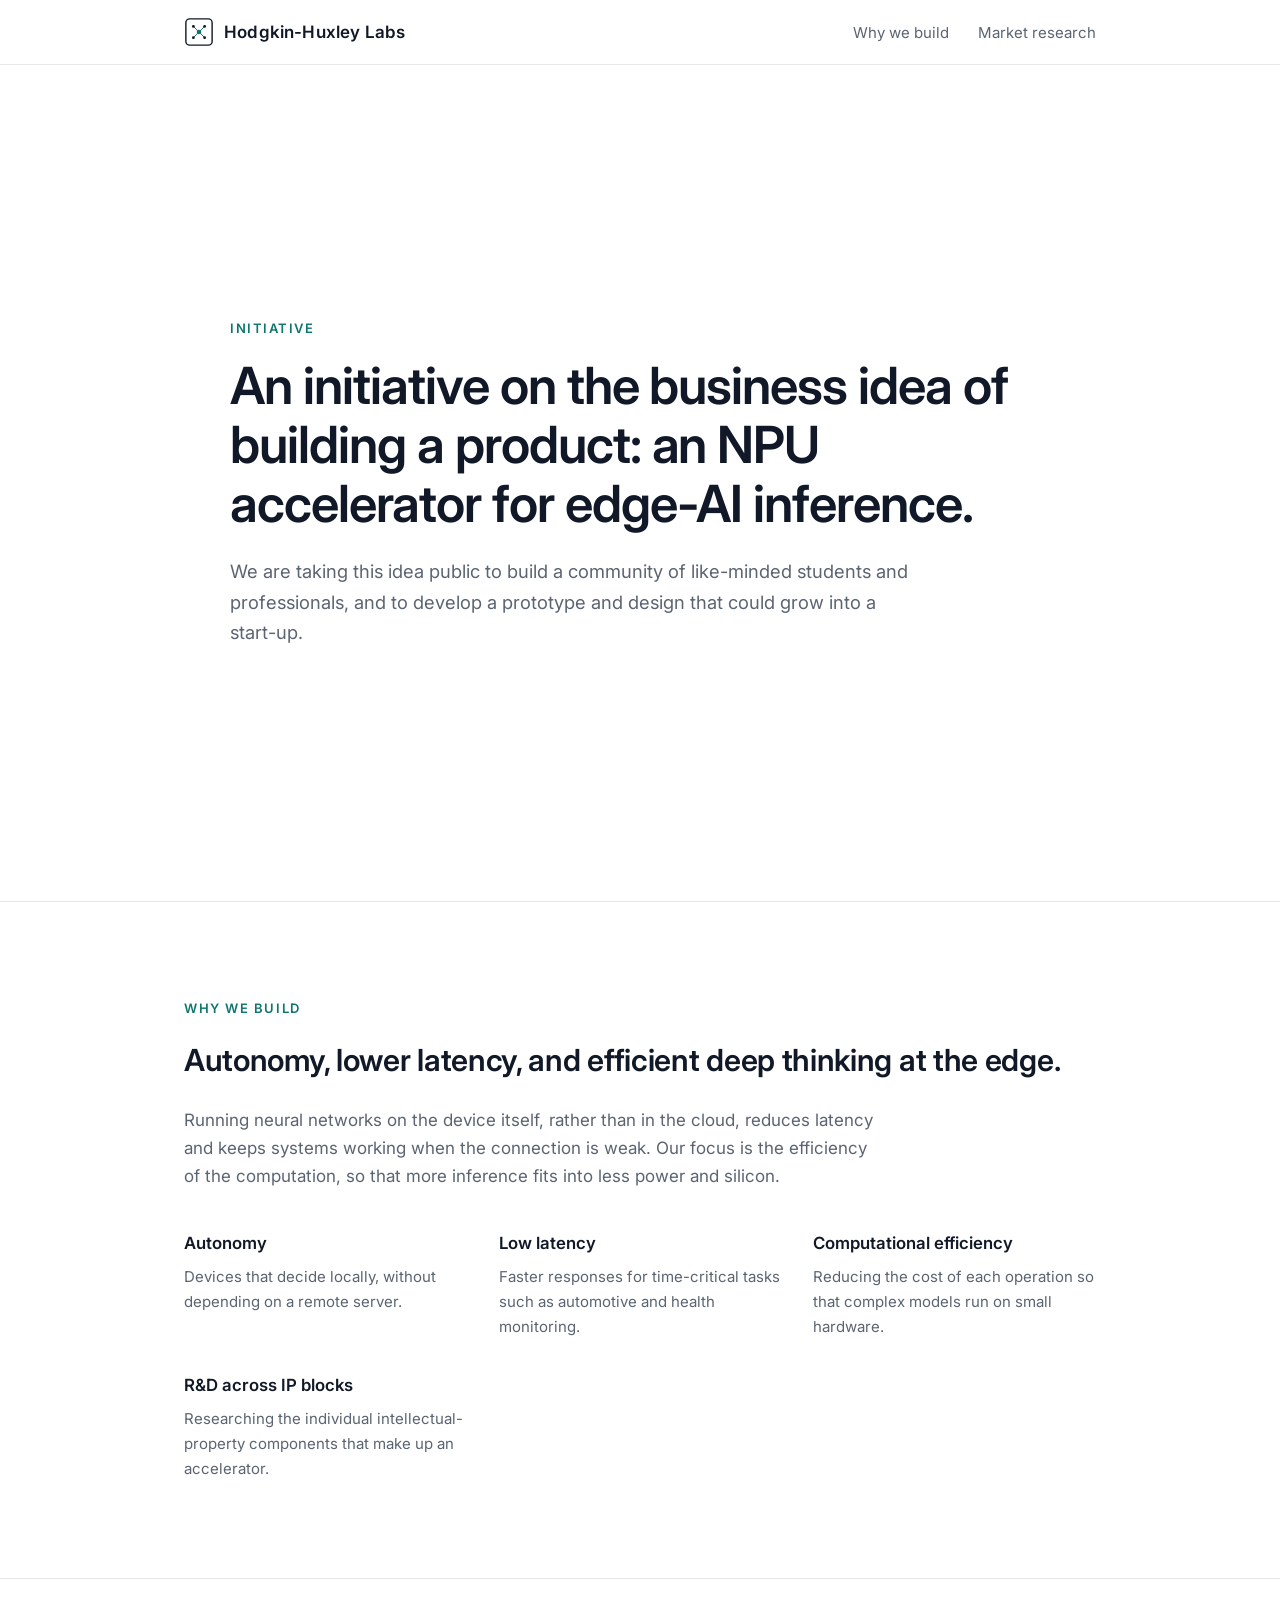
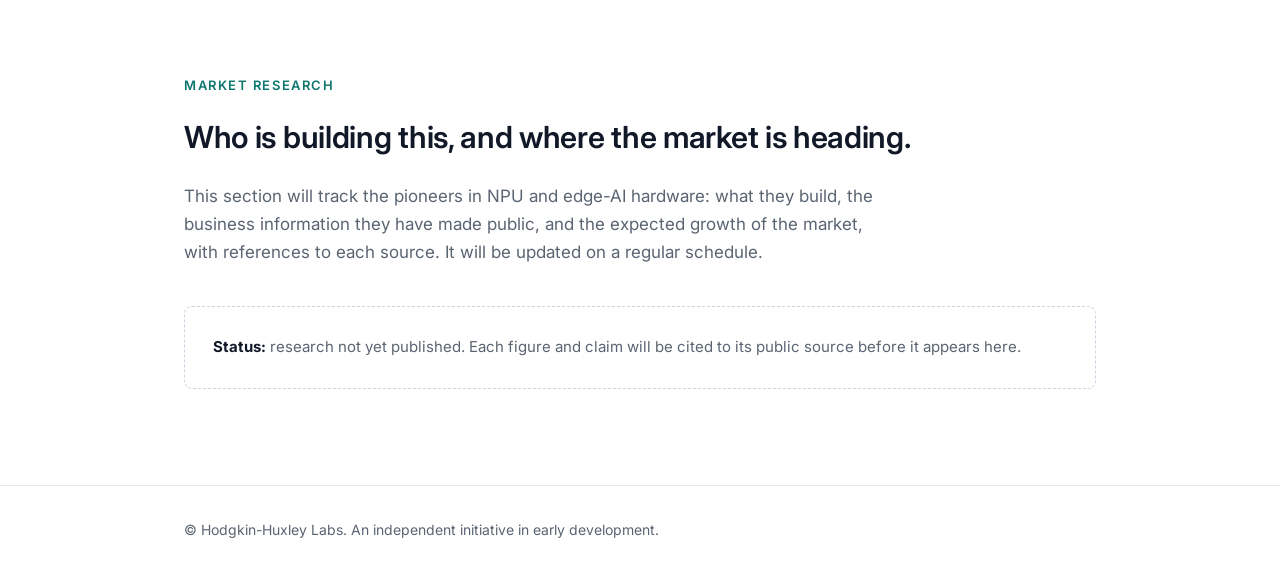
==== index.html @ d8e562c8 "Add first version of the website Single static page with the logo, hero, 'Why we build' section and " ====
<!doctype html>
<html lang="en">
<head>
  <meta charset="utf-8">
  <meta name="viewport" content="width=device-width, initial-scale=1">
  <title>Hodgkin-Huxley Labs</title>
  <meta name="description" content="An initiative to build an NPU accelerator for edge-AI inference.">
  <link rel="icon" href="logo.svg" type="image/svg+xml">
  <link rel="preconnect" href="https://fonts.googleapis.com">
  <link rel="preconnect" href="https://fonts.gstatic.com" crossorigin>
  <link href="https://fonts.googleapis.com/css2?family=Inter:wght@400;500;600&display=swap" rel="stylesheet">
  <link rel="stylesheet" href="styles.css">
</head>
<body>

  <header class="site">
    <div class="wrap">
      <a class="brand" href="#top">
        <img src="logo.svg" alt="">
        <span>Hodgkin-Huxley Labs</span>
      </a>
      <nav>
        <a href="#why">Why we build</a>
        <a href="#research">Market research</a>
      </nav>
    </div>
  </header>

  <main id="top">

    <section class="hero">
      <div class="wrap">
        <div class="eyebrow">Initiative</div>
        <h1>An initiative on the business idea of building a product: an NPU accelerator for edge-AI inference.</h1>
        <p>We are taking this idea public to build a community of like-minded students and professionals, and to develop a prototype and design that could grow into a start-up.</p>
      </div>
    </section>

    <section class="block" id="why">
      <div class="wrap">
        <div class="eyebrow">Why we build</div>
        <h2>Autonomy, lower latency, and efficient deep thinking at the edge.</h2>
        <p>Running neural networks on the device itself, rather than in the cloud, reduces latency and keeps systems working when the connection is weak. Our focus is the efficiency of the computation, so that more inference fits into less power and silicon.</p>
        <div class="points">
          <div>
            <h3>Autonomy</h3>
            <p>Devices that decide locally, without depending on a remote server.</p>
          </div>
          <div>
            <h3>Low latency</h3>
            <p>Faster responses for time-critical tasks such as automotive and health monitoring.</p>
          </div>
          <div>
            <h3>Computational efficiency</h3>
            <p>Reducing the cost of each operation so that complex models run on small hardware.</p>
          </div>
          <div>
            <h3>R&amp;D across IP blocks</h3>
            <p>Researching the individual intellectual-property components that make up an accelerator.</p>
          </div>
        </div>
      </div>
    </section>

    <section class="block" id="research">
      <div class="wrap">
        <div class="eyebrow">Market research</div>
        <h2>Who is building this, and where the market is heading.</h2>
        <p>This section will track the pioneers in NPU and edge-AI hardware: what they build, the business information they have made public, and the expected growth of the market, with references to each source. It will be updated on a regular schedule.</p>
        <div class="pending">
          <strong>Status:</strong> research not yet published. Each figure and claim will be cited to its public source before it appears here.
        </div>
      </div>
    </section>

  </main>

  <footer class="site">
    <div class="wrap">
      &copy; Hodgkin-Huxley Labs. An independent initiative in early development.
    </div>
  </footer>

</body>
</html>
---- styles.css ----
:root {
  --ink: #111827;
  --muted: #5b6472;
  --accent: #0f766e;
  --bg: #ffffff;
  --rule: #e5e7eb;
  --max: 960px;
}

* { box-sizing: border-box; }

html { scroll-behavior: smooth; }

body {
  margin: 0;
  font-family: "Inter", system-ui, -apple-system, "Segoe UI", sans-serif;
  color: var(--ink);
  background: var(--bg);
  line-height: 1.65;
  font-size: 17px;
}

.wrap {
  max-width: var(--max);
  margin: 0 auto;
  padding: 0 24px;
}

header.site {
  border-bottom: 1px solid var(--rule);
  position: sticky;
  top: 0;
  background: rgba(255, 255, 255, 0.95);
  backdrop-filter: blur(6px);
  z-index: 10;
}

header.site .wrap {
  display: flex;
  align-items: center;
  justify-content: space-between;
  height: 64px;
}

.brand {
  display: flex;
  align-items: center;
  gap: 10px;
  font-weight: 600;
  color: var(--ink);
  text-decoration: none;
  letter-spacing: 0.01em;
}

.brand img { width: 30px; height: 30px; }

nav a {
  color: var(--muted);
  text-decoration: none;
  margin-left: 24px;
  font-size: 15px;
}

nav a:hover { color: var(--ink); }

.hero {
  min-height: calc(100vh - 64px);
  display: flex;
  align-items: center;
  padding: 80px 0;
}

.hero h1 {
  font-size: clamp(2rem, 4.5vw, 3.2rem);
  line-height: 1.15;
  font-weight: 600;
  letter-spacing: -0.02em;
  margin: 0 0 24px;
  max-width: 820px;
}

.hero p {
  font-size: 1.15rem;
  color: var(--muted);
  max-width: 680px;
  margin: 0;
}

.eyebrow {
  font-size: 13px;
  text-transform: uppercase;
  letter-spacing: 0.12em;
  color: var(--accent);
  font-weight: 600;
  margin-bottom: 16px;
}

section.block {
  padding: 96px 0;
  border-top: 1px solid var(--rule);
}

section.block h2 {
  font-size: 1.9rem;
  font-weight: 600;
  letter-spacing: -0.01em;
  margin: 0 0 20px;
}

section.block > .wrap > p {
  color: var(--muted);
  max-width: 700px;
}

.points {
  display: grid;
  grid-template-columns: repeat(auto-fit, minmax(240px, 1fr));
  gap: 32px;
  margin-top: 40px;
}

.points h3 {
  font-size: 1.05rem;
  font-weight: 600;
  margin: 0 0 8px;
}

.points p {
  margin: 0;
  color: var(--muted);
  font-size: 15px;
}

.pending {
  margin-top: 40px;
  padding: 28px;
  border: 1px dashed #cbd5e1;
  border-radius: 8px;
  color: var(--muted);
  font-size: 15px;
}

.pending strong { color: var(--ink); }

footer.site {
  border-top: 1px solid var(--rule);
  padding: 32px 0;
  color: var(--muted);
  font-size: 14px;
}

@media (max-width: 640px) {
  nav a { margin-left: 16px; }
  section.block { padding: 64px 0; }
}
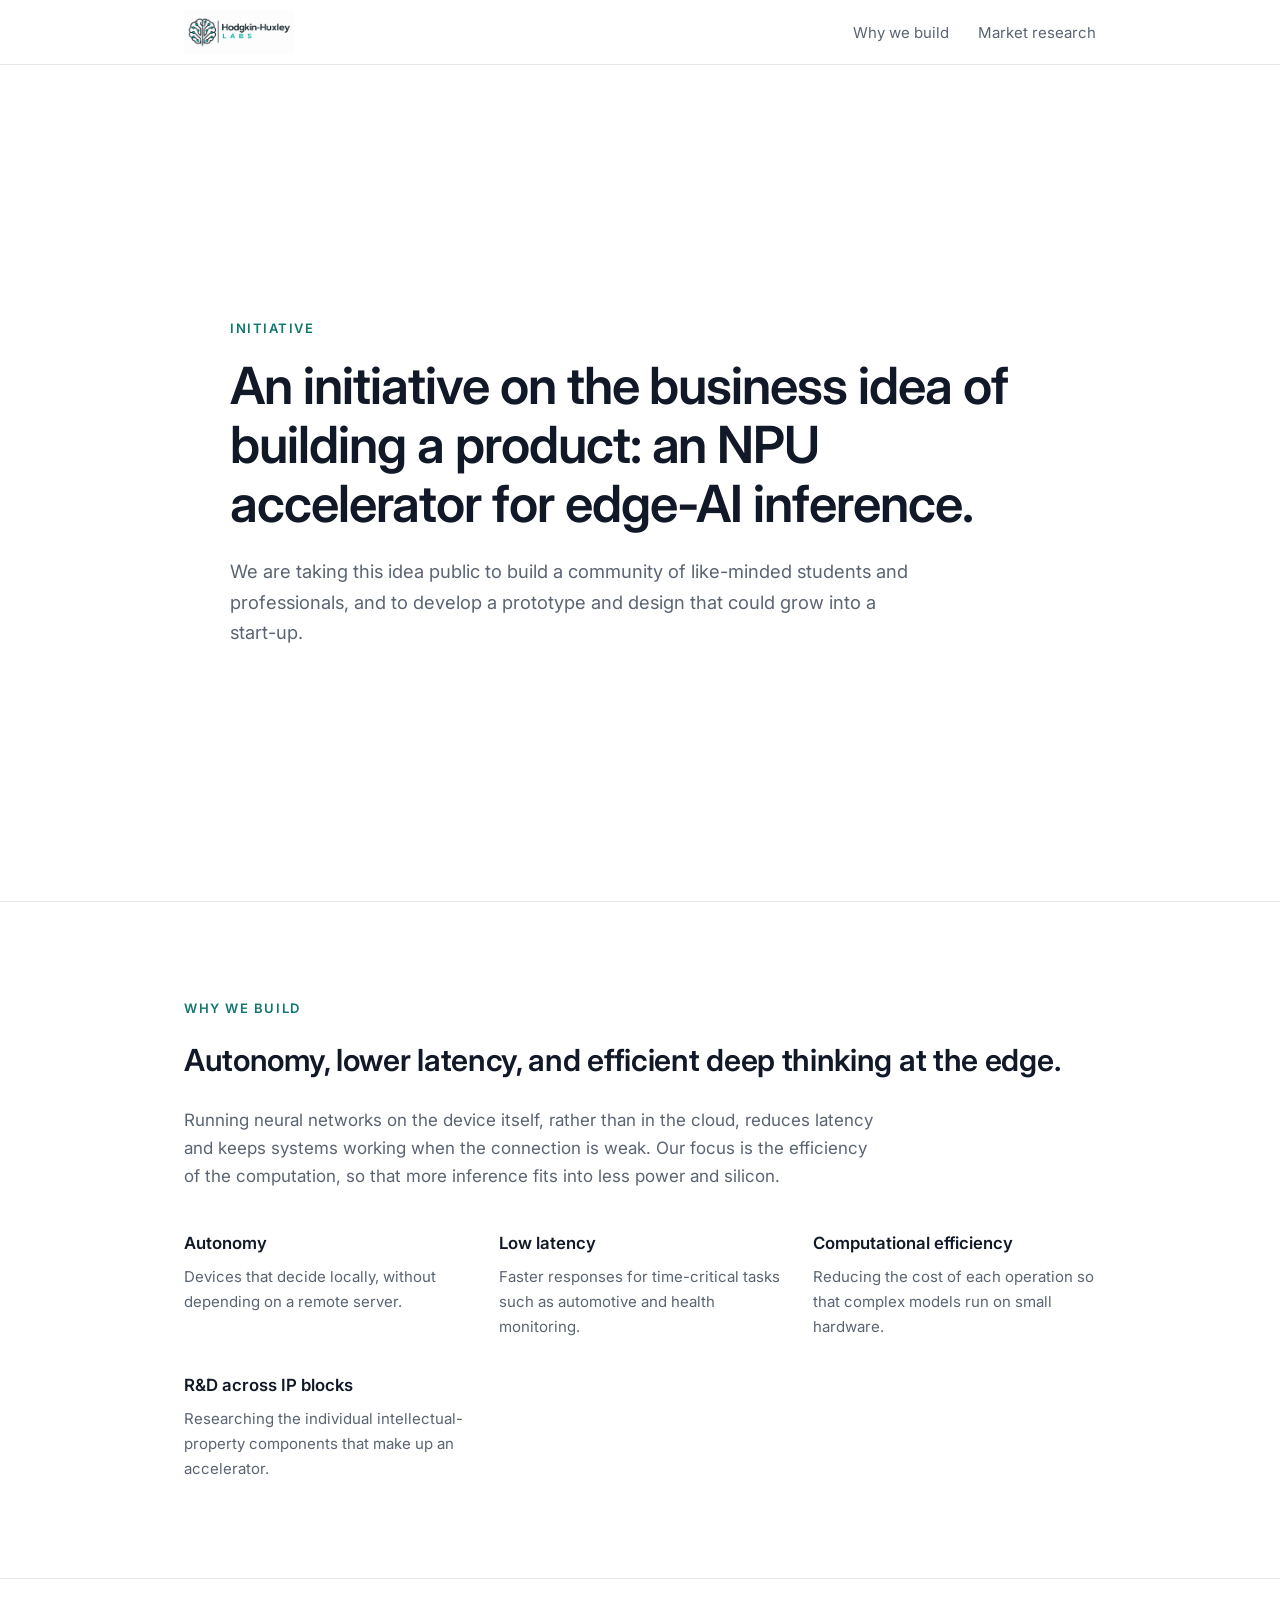
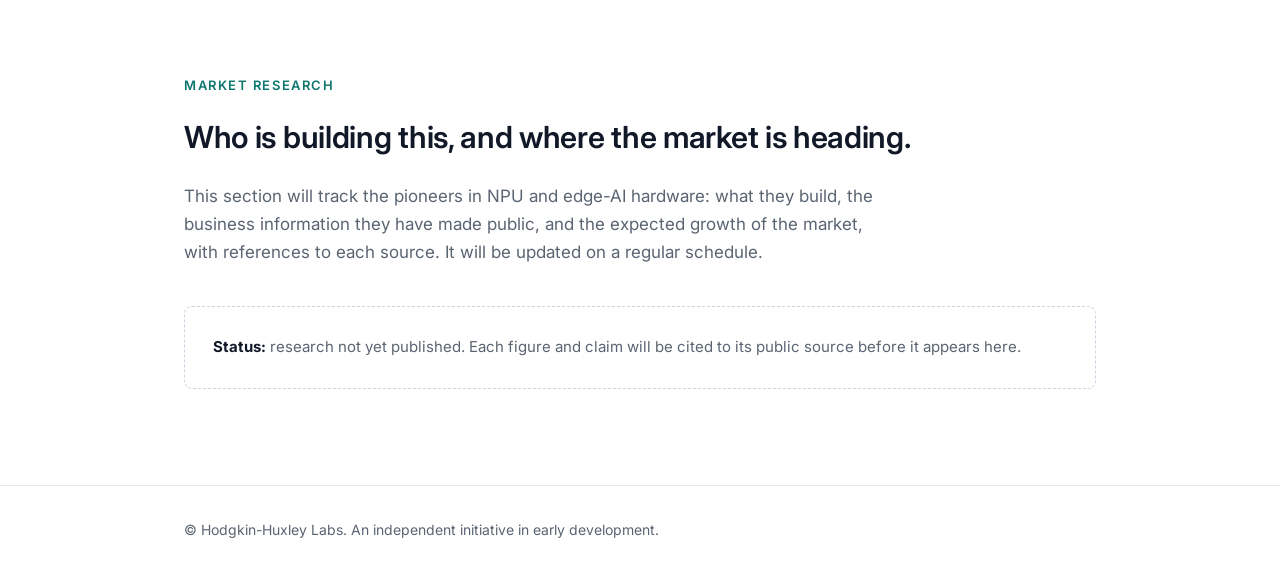
==== commit f3e61161: "Use new horizontal logo in header and favicon Replaces the placeholder SVG mark with the approved lo" ====
--- a/index.html
+++ b/index.html
@@ -5,7 +5,7 @@
   <meta name="viewport" content="width=device-width, initial-scale=1">
   <title>Hodgkin-Huxley Labs</title>
   <meta name="description" content="An initiative to build an NPU accelerator for edge-AI inference.">
-  <link rel="icon" href="logo.svg" type="image/svg+xml">
+  <link rel="icon" href="logo.png" type="image/png">
   <link rel="preconnect" href="https://fonts.googleapis.com">
   <link rel="preconnect" href="https://fonts.gstatic.com" crossorigin>
   <link href="https://fonts.googleapis.com/css2?family=Inter:wght@400;500;600&display=swap" rel="stylesheet">
@@ -16,8 +16,7 @@
   <header class="site">
     <div class="wrap">
       <a class="brand" href="#top">
-        <img src="logo.svg" alt="">
-        <span>Hodgkin-Huxley Labs</span>
+        <img src="logo.png" alt="Hodgkin-Huxley Labs">
       </a>
       <nav>
         <a href="#why">Why we build</a>
--- a/styles.css
+++ b/styles.css
@@ -52,7 +52,7 @@
   letter-spacing: 0.01em;
 }
 
-.brand img { width: 30px; height: 30px; }
+.brand img { height: 44px; width: auto; display: block; }
 
 nav a {
   color: var(--muted);
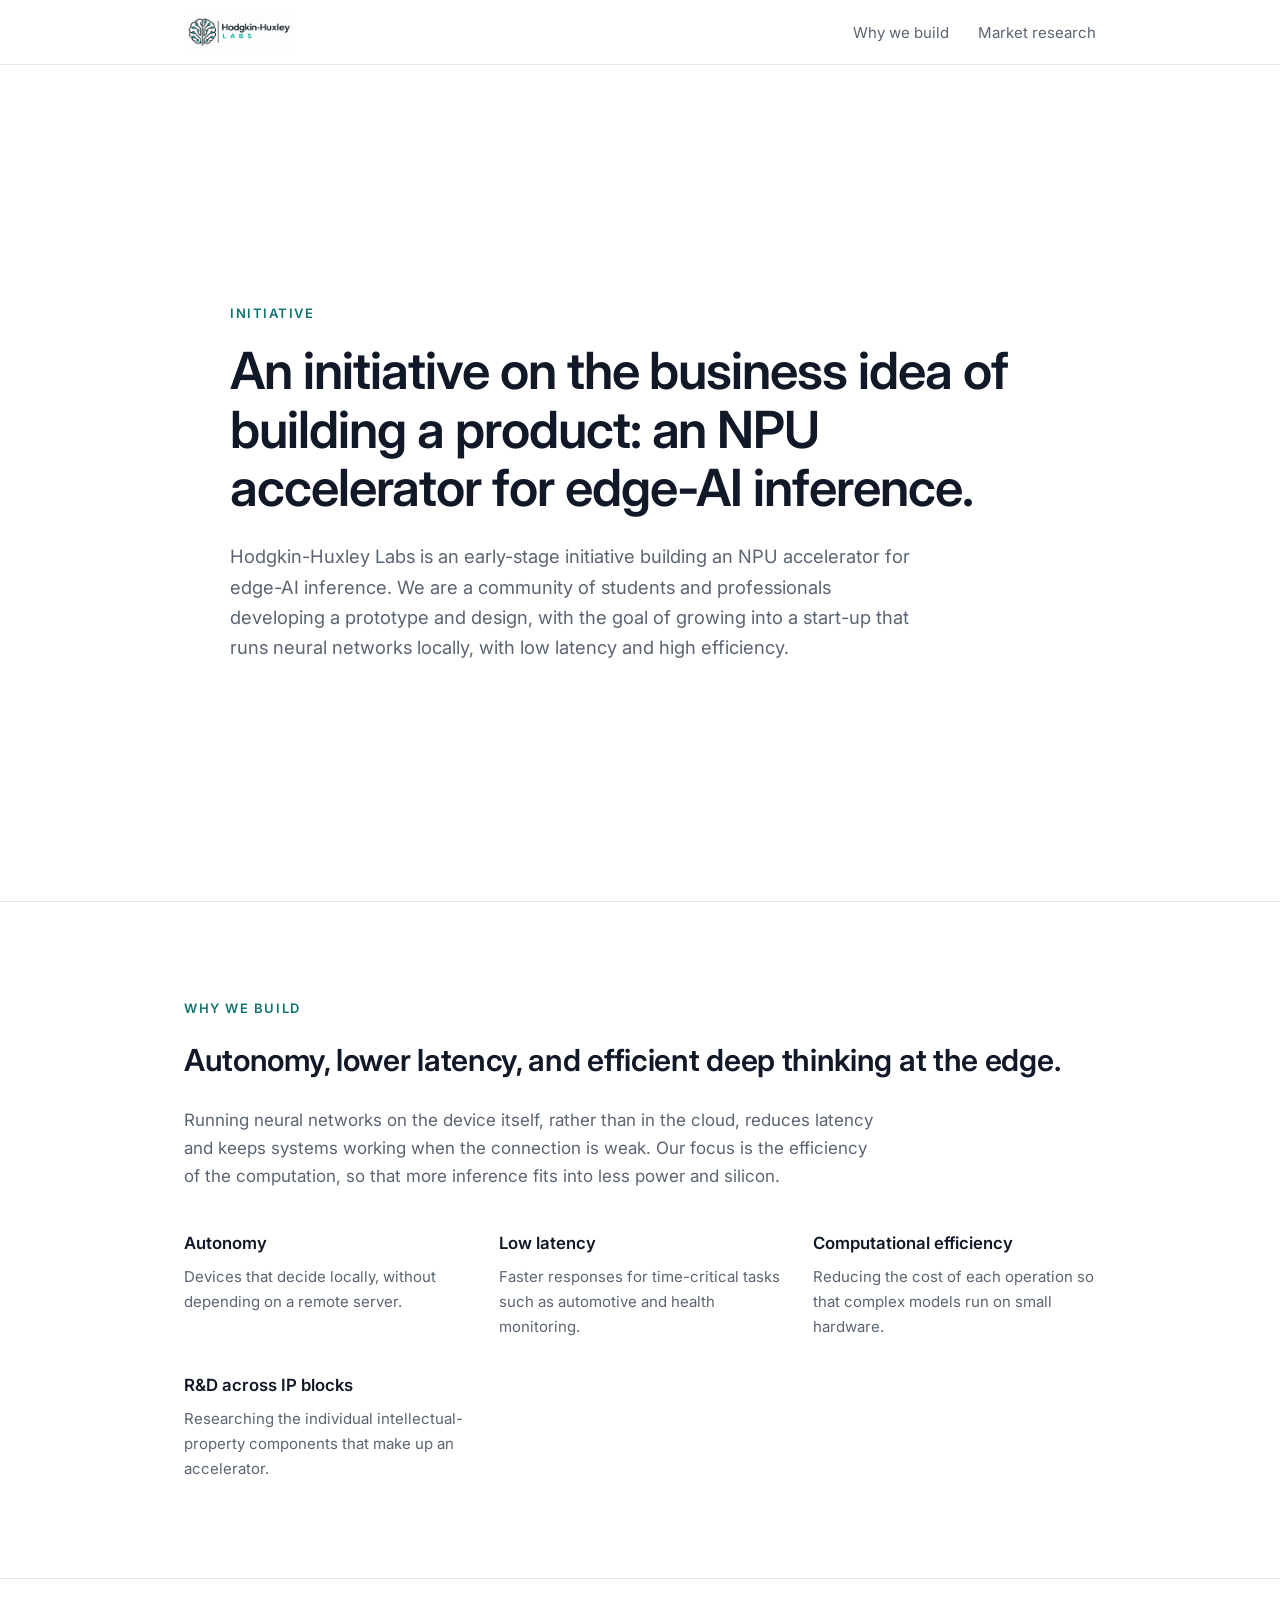
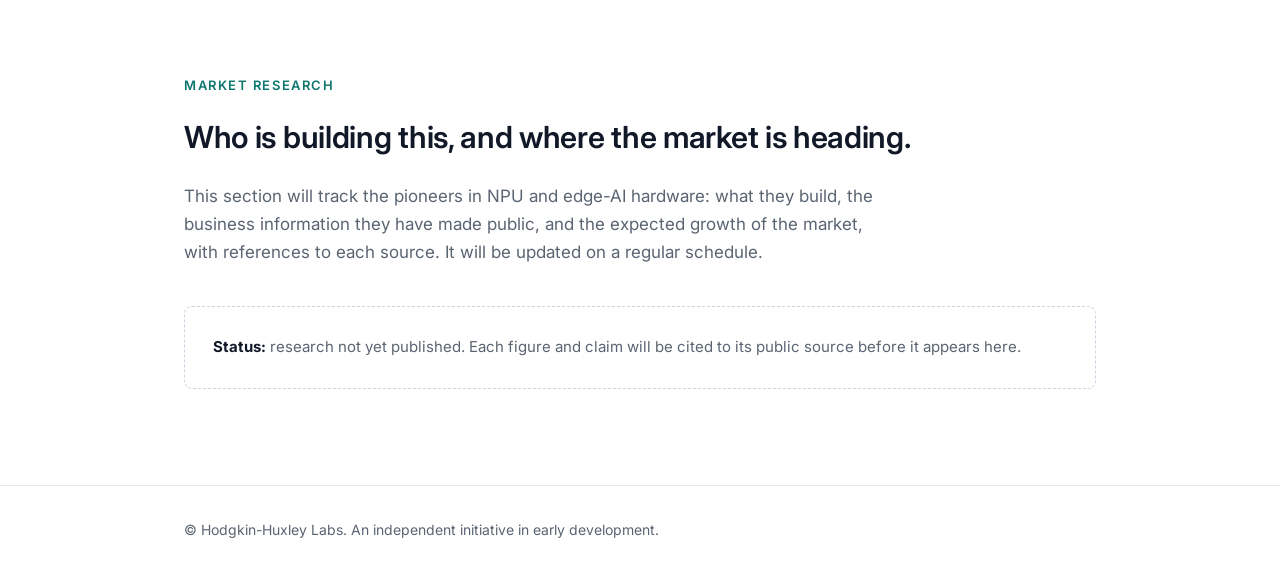
==== commit aba75860: "Update hero and meta description to the short project description Co-Authored-By: Claude Haiku 5.5 <" ====
--- a/index.html
+++ b/index.html
@@ -4,7 +4,7 @@
   <meta charset="utf-8">
   <meta name="viewport" content="width=device-width, initial-scale=1">
   <title>Hodgkin-Huxley Labs</title>
-  <meta name="description" content="An initiative to build an NPU accelerator for edge-AI inference.">
+  <meta name="description" content="Hodgkin-Huxley Labs is an early-stage initiative building an NPU accelerator for edge-AI inference.">
   <link rel="icon" href="logo.png" type="image/png">
   <link rel="preconnect" href="https://fonts.googleapis.com">
   <link rel="preconnect" href="https://fonts.gstatic.com" crossorigin>
@@ -31,7 +31,7 @@
       <div class="wrap">
         <div class="eyebrow">Initiative</div>
         <h1>An initiative on the business idea of building a product: an NPU accelerator for edge-AI inference.</h1>
-        <p>We are taking this idea public to build a community of like-minded students and professionals, and to develop a prototype and design that could grow into a start-up.</p>
+        <p>Hodgkin-Huxley Labs is an early-stage initiative building an NPU accelerator for edge-AI inference. We are a community of students and professionals developing a prototype and design, with the goal of growing into a start-up that runs neural networks locally, with low latency and high efficiency.</p>
       </div>
     </section>
 
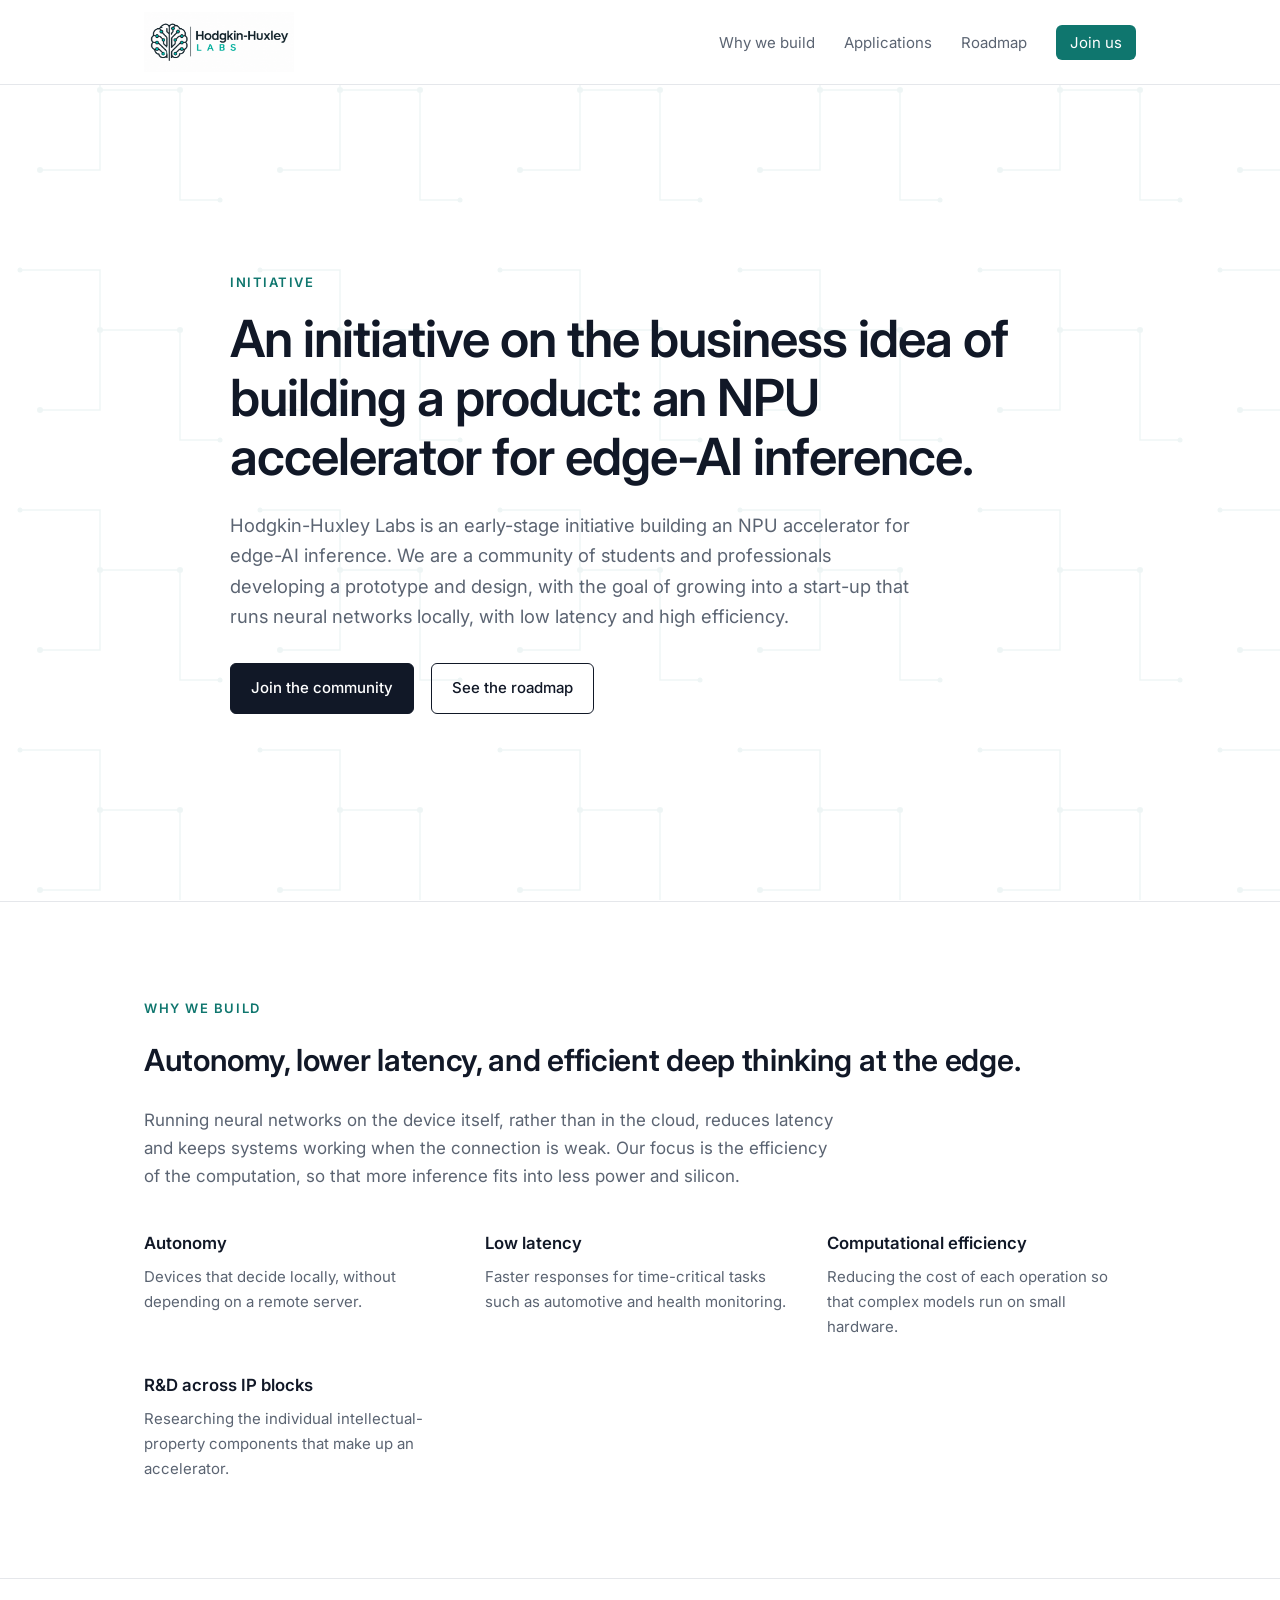
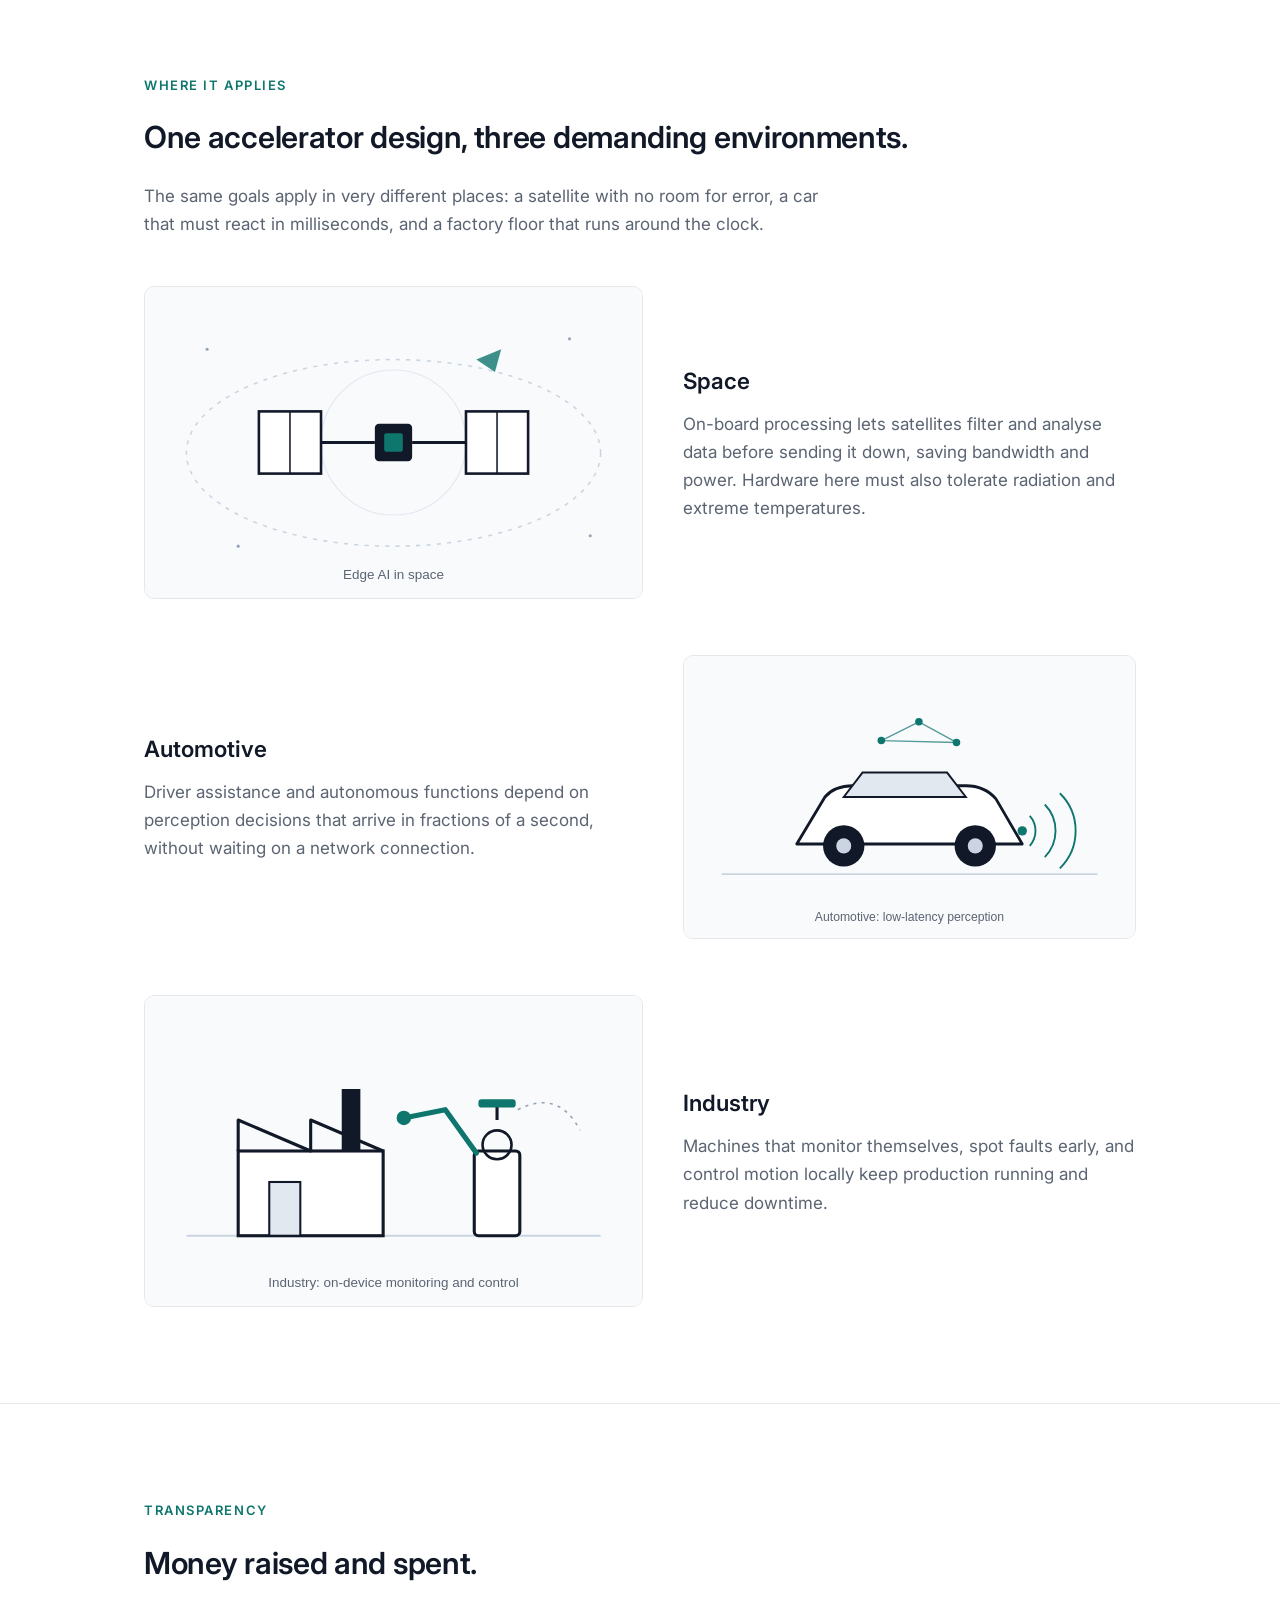
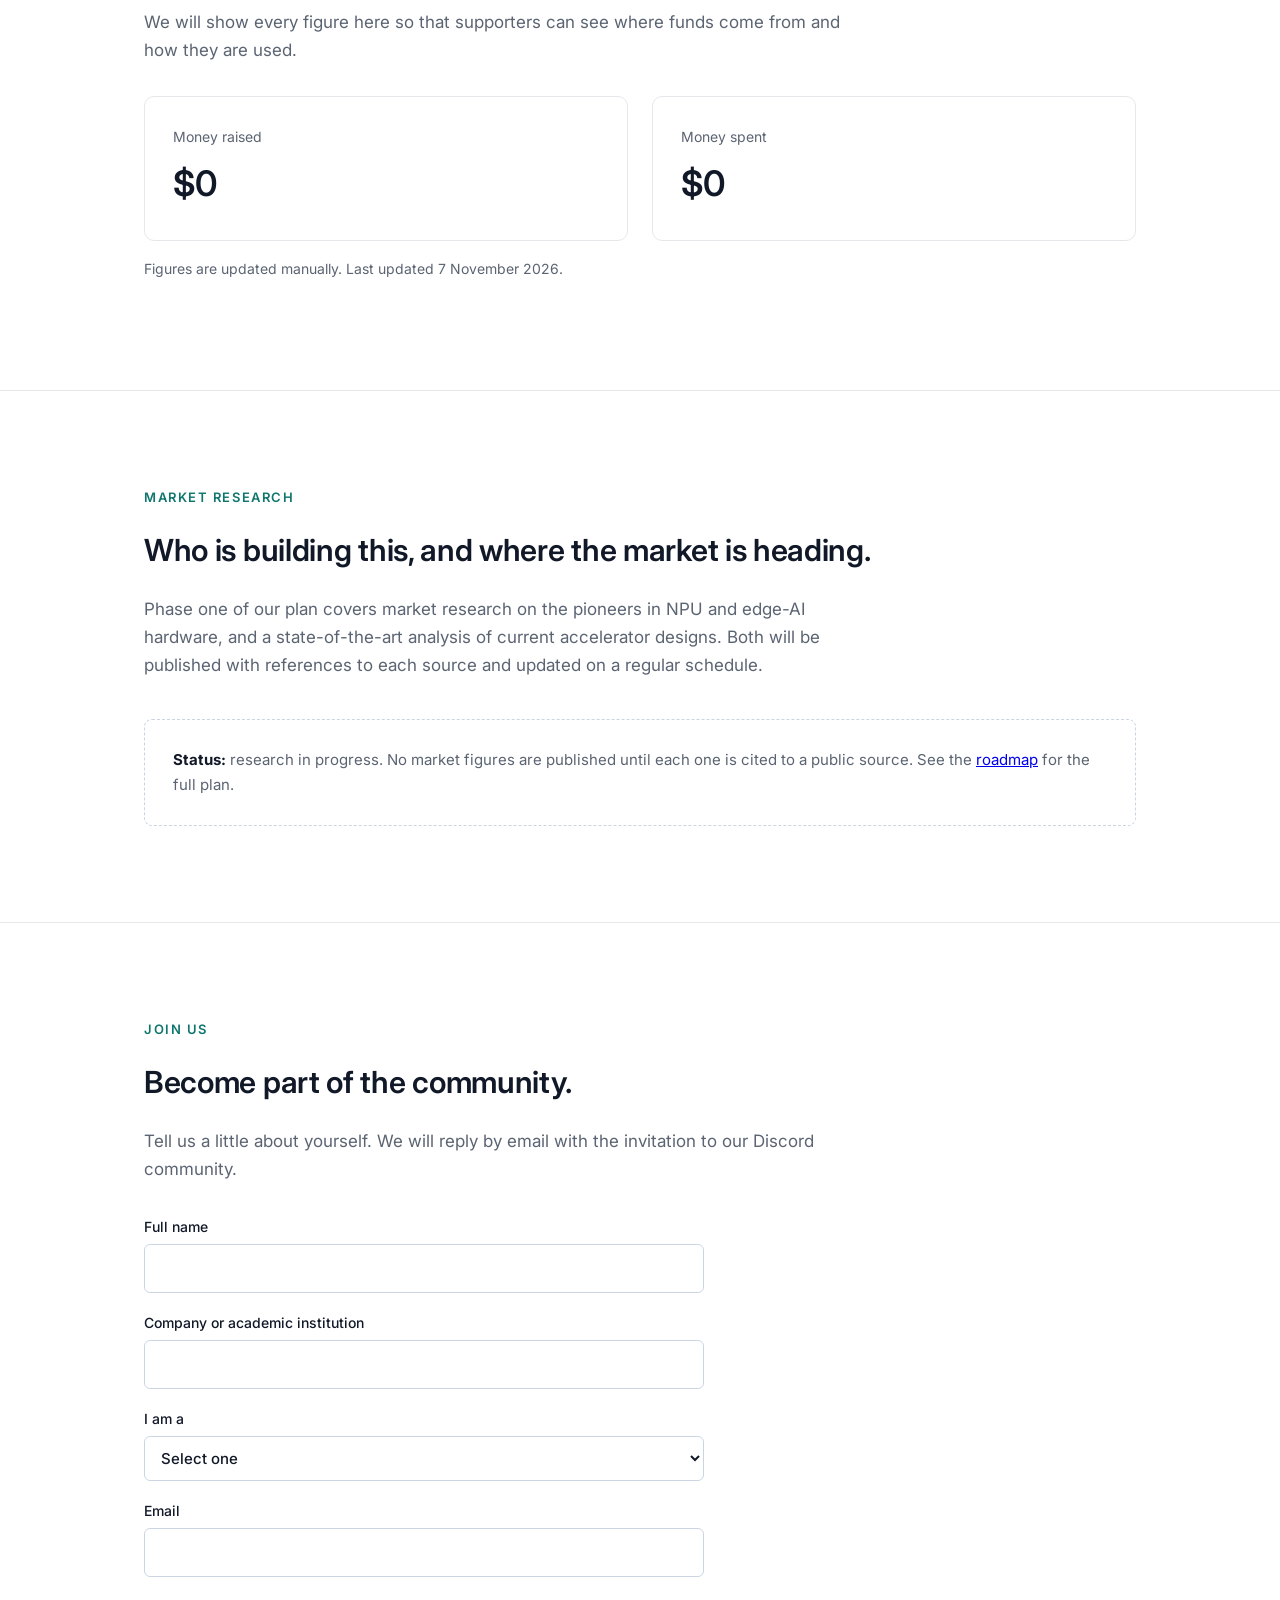
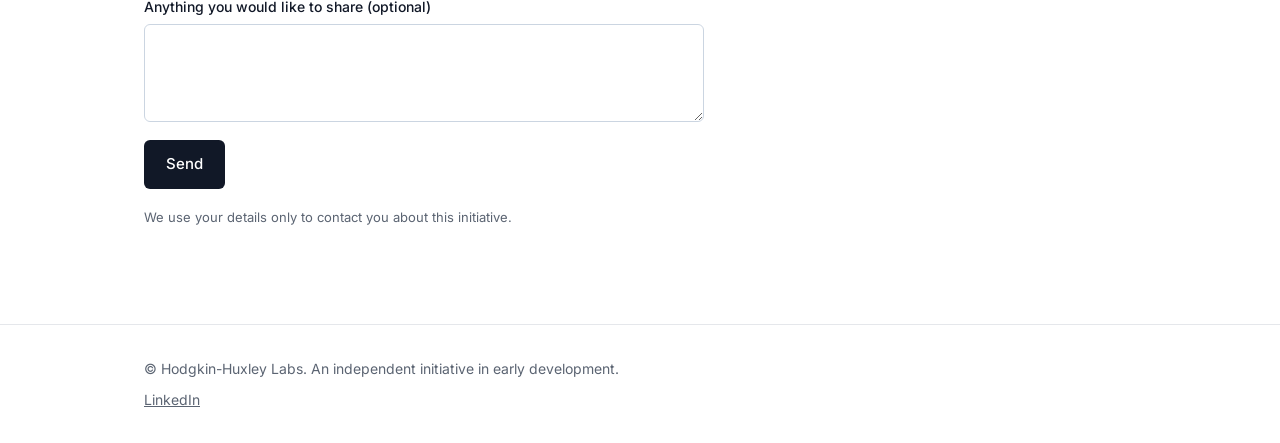
==== commit f07847c3: "Add applications, funding, join form, LinkedIn link and roadmap page - Larger logo and a faint anima" ====
--- a/index.html
+++ b/index.html
@@ -13,6 +13,8 @@
 </head>
 <body>
 
+  <div class="bg-tech" aria-hidden="true"></div>
+
   <header class="site">
     <div class="wrap">
       <a class="brand" href="#top">
@@ -20,7 +22,9 @@
       </a>
       <nav>
         <a href="#why">Why we build</a>
-        <a href="#research">Market research</a>
+        <a href="#applications">Applications</a>
+        <a href="roadmap.html">Roadmap</a>
+        <a href="#join" class="cta">Join us</a>
       </nav>
     </div>
   </header>
@@ -32,6 +36,10 @@
         <div class="eyebrow">Initiative</div>
         <h1>An initiative on the business idea of building a product: an NPU accelerator for edge-AI inference.</h1>
         <p>Hodgkin-Huxley Labs is an early-stage initiative building an NPU accelerator for edge-AI inference. We are a community of students and professionals developing a prototype and design, with the goal of growing into a start-up that runs neural networks locally, with low latency and high efficiency.</p>
+        <div class="actions">
+          <a class="primary" href="#join">Join the community</a>
+          <a href="roadmap.html">See the roadmap</a>
+        </div>
       </div>
     </section>
 
@@ -61,14 +69,115 @@
       </div>
     </section>
 
+    <section class="block" id="applications">
+      <div class="wrap">
+        <div class="eyebrow">Where it applies</div>
+        <h2>One accelerator design, three demanding environments.</h2>
+        <p>The same goals apply in very different places: a satellite with no room for error, a car that must react in milliseconds, and a factory floor that runs around the clock.</p>
+        <div class="apps">
+
+          <article class="app reveal">
+            <div class="app-img"><img src="images/edge-space.svg" alt="Illustration of an edge AI chip on a satellite in orbit" loading="lazy"></div>
+            <div>
+              <h3>Space</h3>
+              <p>On-board processing lets satellites filter and analyse data before sending it down, saving bandwidth and power. Hardware here must also tolerate radiation and extreme temperatures.</p>
+            </div>
+          </article>
+
+          <article class="app reveal">
+            <div class="app-img"><img src="images/edge-automotive.svg" alt="Illustration of a vehicle with radar and sensing" loading="lazy"></div>
+            <div>
+              <h3>Automotive</h3>
+              <p>Driver assistance and autonomous functions depend on perception decisions that arrive in fractions of a second, without waiting on a network connection.</p>
+            </div>
+          </article>
+
+          <article class="app reveal">
+            <div class="app-img"><img src="images/edge-industry.svg" alt="Illustration of a factory floor with a robotic arm" loading="lazy"></div>
+            <div>
+              <h3>Industry</h3>
+              <p>Machines that monitor themselves, spot faults early, and control motion locally keep production running and reduce downtime.</p>
+            </div>
+          </article>
+
+        </div>
+      </div>
+    </section>
+
+    <section class="block" id="funding">
+      <div class="wrap">
+        <div class="eyebrow">Transparency</div>
+        <h2>Money raised and spent.</h2>
+        <p>We will show every figure here so that supporters can see where funds come from and how they are used.</p>
+        <div class="funding-grid">
+          <div class="stat">
+            <p class="label">Money raised</p>
+            <p class="value">$0</p>
+          </div>
+          <div class="stat">
+            <p class="label">Money spent</p>
+            <p class="value">$0</p>
+          </div>
+        </div>
+        <p class="funding-note">Figures are updated manually. Last updated 7 November 2026.</p>
+      </div>
+    </section>
+
     <section class="block" id="research">
       <div class="wrap">
         <div class="eyebrow">Market research</div>
         <h2>Who is building this, and where the market is heading.</h2>
-        <p>This section will track the pioneers in NPU and edge-AI hardware: what they build, the business information they have made public, and the expected growth of the market, with references to each source. It will be updated on a regular schedule.</p>
+        <p>Phase one of our plan covers market research on the pioneers in NPU and edge-AI hardware, and a state-of-the-art analysis of current accelerator designs. Both will be published with references to each source and updated on a regular schedule.</p>
         <div class="pending">
-          <strong>Status:</strong> research not yet published. Each figure and claim will be cited to its public source before it appears here.
-        </div>
+          <strong>Status:</strong> research in progress. No market figures are published until each one is cited to a public source. See the <a href="roadmap.html">roadmap</a> for the full plan.
+        </div>
+      </div>
+    </section>
+
+    <section class="block" id="join">
+      <div class="wrap">
+        <div class="eyebrow">Join us</div>
+        <h2>Become part of the community.</h2>
+        <p>Tell us a little about yourself. We will reply by email with the invitation to our Discord community.</p>
+
+        <form class="join" action="https://formspree.io/f/REPLACE_WITH_FORM_ID" method="POST">
+          <input type="hidden" name="_subject" value="New join request: Hodgkin-Huxley Labs">
+          <input type="hidden" name="_next" value="https://vionfi.github.io/hodgkin-huxley-labs/?joined=1#join">
+
+          <label>
+            Full name
+            <input type="text" name="name" required autocomplete="name">
+          </label>
+
+          <label>
+            Company or academic institution
+            <input type="text" name="organisation" required>
+          </label>
+
+          <label>
+            I am a
+            <select name="role" required>
+              <option value="">Select one</option>
+              <option>Investor</option>
+              <option>Student</option>
+              <option>Professional</option>
+              <option>Other</option>
+            </select>
+          </label>
+
+          <label>
+            Email
+            <input type="email" name="email" required autocomplete="email">
+          </label>
+
+          <label>
+            Anything you would like to share (optional)
+            <textarea name="message" rows="3"></textarea>
+          </label>
+
+          <button type="submit">Send</button>
+          <span class="small">We use your details only to contact you about this initiative.</span>
+        </form>
       </div>
     </section>
 
@@ -76,9 +185,25 @@
 
   <footer class="site">
     <div class="wrap">
-      &copy; Hodgkin-Huxley Labs. An independent initiative in early development.
+      <p style="margin:0 0 8px;">&copy; Hodgkin-Huxley Labs. An independent initiative in early development.</p>
+      <p style="margin:0;"><a href="https://www.linkedin.com/company/hodgkin-huxley/home/?viewAsMember=true" target="_blank" rel="noopener">LinkedIn</a></p>
     </div>
   </footer>
 
+  <script>
+    // Scroll reveal for application cards
+    const items = document.querySelectorAll('.reveal');
+    if ('IntersectionObserver' in window) {
+      const io = new IntersectionObserver((entries) => {
+        entries.forEach((e) => {
+          if (e.isIntersecting) { e.target.classList.add('in'); io.unobserve(e.target); }
+        });
+      }, { threshold: 0.2 });
+      items.forEach((el) => io.observe(el));
+    } else {
+      items.forEach((el) => el.classList.add('in'));
+    }
+  </script>
+
 </body>
 </html>
--- a/styles.css
+++ b/styles.css
@@ -4,7 +4,7 @@
   --accent: #0f766e;
   --bg: #ffffff;
   --rule: #e5e7eb;
-  --max: 960px;
+  --max: 1040px;
 }
 
 * { box-sizing: border-box; }
@@ -20,6 +20,23 @@
   font-size: 17px;
 }
 
+/* Faint animated circuit background (very low opacity, behind content) */
+.bg-tech {
+  position: fixed;
+  inset: 0;
+  z-index: -1;
+  pointer-events: none;
+  opacity: 0.07;
+  background-image: url("data:image/svg+xml;utf8,<svg xmlns='http://www.w3.org/2000/svg' width='240' height='240'><g fill='none' stroke='%230f766e' stroke-width='1.5'><path d='M20 30H100V90H180M100 90V170H40M180 90V200H220'/></g><g fill='%230f766e'><circle cx='100' cy='90' r='3'/><circle cx='40' cy='170' r='3'/><circle cx='180' cy='90' r='3'/><circle cx='20' cy='30' r='2.5'/><circle cx='220' cy='200' r='2.5'/></g></svg>");
+  background-size: 240px 240px;
+  animation: drift 90s linear infinite;
+}
+
+@keyframes drift {
+  from { background-position: 0 0; }
+  to   { background-position: 240px 240px; }
+}
+
 .wrap {
   max-width: var(--max);
   margin: 0 auto;
@@ -30,7 +47,7 @@
   border-bottom: 1px solid var(--rule);
   position: sticky;
   top: 0;
-  background: rgba(255, 255, 255, 0.95);
+  background: rgba(255, 255, 255, 0.96);
   backdrop-filter: blur(6px);
   z-index: 10;
 }
@@ -39,20 +56,11 @@
   display: flex;
   align-items: center;
   justify-content: space-between;
-  height: 64px;
-}
-
-.brand {
-  display: flex;
-  align-items: center;
-  gap: 10px;
-  font-weight: 600;
-  color: var(--ink);
-  text-decoration: none;
-  letter-spacing: 0.01em;
-}
-
-.brand img { height: 44px; width: auto; display: block; }
+  height: 84px;
+}
+
+.brand { display: flex; align-items: center; }
+.brand img { height: 60px; width: auto; display: block; }
 
 nav a {
   color: var(--muted);
@@ -62,9 +70,16 @@
 }
 
 nav a:hover { color: var(--ink); }
+nav a.cta {
+  color: #fff;
+  background: var(--accent);
+  padding: 8px 14px;
+  border-radius: 6px;
+}
+nav a.cta:hover { color: #fff; opacity: 0.9; }
 
 .hero {
-  min-height: calc(100vh - 64px);
+  min-height: calc(100vh - 84px);
   display: flex;
   align-items: center;
   padding: 80px 0;
@@ -83,8 +98,21 @@
   font-size: 1.15rem;
   color: var(--muted);
   max-width: 680px;
-  margin: 0;
-}
+  margin: 0 0 32px;
+}
+
+.hero .actions a {
+  display: inline-block;
+  margin-right: 12px;
+  padding: 12px 20px;
+  border-radius: 6px;
+  text-decoration: none;
+  font-size: 15px;
+  font-weight: 500;
+  border: 1px solid var(--ink);
+  color: var(--ink);
+}
+.hero .actions a.primary { background: var(--ink); color: #fff; }
 
 .eyebrow {
   font-size: 13px;
@@ -131,6 +159,85 @@
   font-size: 15px;
 }
 
+/* Application cards (scroll reveal) */
+.apps {
+  display: grid;
+  gap: 56px;
+  margin-top: 48px;
+}
+
+.app {
+  display: grid;
+  grid-template-columns: 1.1fr 1fr;
+  gap: 40px;
+  align-items: center;
+}
+
+.app:nth-child(even) .app-img { order: 2; }
+
+.app-img img {
+  width: 100%;
+  height: auto;
+  border: 1px solid var(--rule);
+  border-radius: 10px;
+  display: block;
+}
+
+.app h3 {
+  font-size: 1.4rem;
+  font-weight: 600;
+  margin: 0 0 10px;
+}
+
+.app p {
+  color: var(--muted);
+  margin: 0;
+}
+
+.reveal {
+  opacity: 0;
+  transform: translateY(24px);
+  transition: opacity 0.8s ease, transform 0.8s ease;
+}
+.reveal.in {
+  opacity: 1;
+  transform: none;
+}
+
+/* Funding counters */
+.funding-grid {
+  display: grid;
+  grid-template-columns: repeat(auto-fit, minmax(240px, 1fr));
+  gap: 24px;
+  margin-top: 32px;
+}
+
+.stat {
+  border: 1px solid var(--rule);
+  border-radius: 10px;
+  padding: 28px;
+}
+
+.stat .label {
+  font-size: 14px;
+  color: var(--muted);
+  margin: 0 0 6px;
+}
+
+.stat .value {
+  font-size: 2.2rem;
+  font-weight: 600;
+  margin: 0;
+  letter-spacing: -0.02em;
+}
+
+.funding-note {
+  font-size: 14px;
+  color: var(--muted);
+  margin-top: 16px;
+}
+
+/* Pending / placeholder */
 .pending {
   margin-top: 40px;
   padding: 28px;
@@ -139,8 +246,96 @@
   color: var(--muted);
   font-size: 15px;
 }
-
 .pending strong { color: var(--ink); }
+
+/* Join form */
+form.join {
+  margin-top: 32px;
+  display: grid;
+  gap: 18px;
+  max-width: 560px;
+}
+
+form.join label {
+  display: grid;
+  gap: 6px;
+  font-size: 14px;
+  font-weight: 500;
+}
+
+form.join input,
+form.join select,
+form.join textarea {
+  font: inherit;
+  font-size: 15px;
+  padding: 11px 12px;
+  border: 1px solid #cbd5e1;
+  border-radius: 6px;
+  background: #fff;
+  color: var(--ink);
+}
+
+form.join input:focus,
+form.join select:focus,
+form.join textarea:focus {
+  outline: 2px solid var(--accent);
+  outline-offset: 1px;
+  border-color: var(--accent);
+}
+
+form.join button {
+  justify-self: start;
+  font: inherit;
+  font-size: 15px;
+  font-weight: 500;
+  padding: 12px 22px;
+  border: none;
+  border-radius: 6px;
+  background: var(--ink);
+  color: #fff;
+  cursor: pointer;
+}
+
+form.join .small {
+  font-size: 13px;
+  color: var(--muted);
+  font-weight: 400;
+}
+
+/* Roadmap page */
+.phase {
+  border: 1px solid var(--rule);
+  border-radius: 10px;
+  padding: 28px;
+  margin-top: 24px;
+}
+.phase .status {
+  display: inline-block;
+  font-size: 12px;
+  text-transform: uppercase;
+  letter-spacing: 0.1em;
+  padding: 4px 10px;
+  border-radius: 999px;
+  background: #ecfdf5;
+  color: var(--accent);
+  font-weight: 600;
+  margin-bottom: 12px;
+}
+.phase.planned .status { background: #f1f5f9; color: var(--muted); }
+.phase h3 { font-size: 1.25rem; font-weight: 600; margin: 0 0 8px; }
+.phase p { color: var(--muted); margin: 0 0 12px; }
+.phase ul { color: var(--muted); padding-left: 20px; margin: 0; }
+.phase li { margin-bottom: 8px; }
+.phase .label-small { font-weight: 600; color: var(--ink); }
+
+.back-link {
+  display: inline-block;
+  margin-bottom: 24px;
+  color: var(--muted);
+  text-decoration: none;
+  font-size: 15px;
+}
+.back-link:hover { color: var(--ink); }
 
 footer.site {
   border-top: 1px solid var(--rule);
@@ -149,7 +344,19 @@
   font-size: 14px;
 }
 
-@media (max-width: 640px) {
-  nav a { margin-left: 16px; }
+footer.site a { color: var(--muted); }
+
+@media (max-width: 760px) {
+  .app { grid-template-columns: 1fr; gap: 20px; }
+  .app:nth-child(even) .app-img { order: 0; }
+  header.site .wrap { height: auto; padding-top: 14px; padding-bottom: 14px; flex-wrap: wrap; gap: 10px; }
+  .brand img { height: 48px; }
+  nav a { margin-left: 14px; }
   section.block { padding: 64px 0; }
-}
+  .hero { min-height: auto; padding: 56px 0; }
+}
+
+@media (prefers-reduced-motion: reduce) {
+  .bg-tech { animation: none; }
+  .reveal { transition: none; opacity: 1; transform: none; }
+}
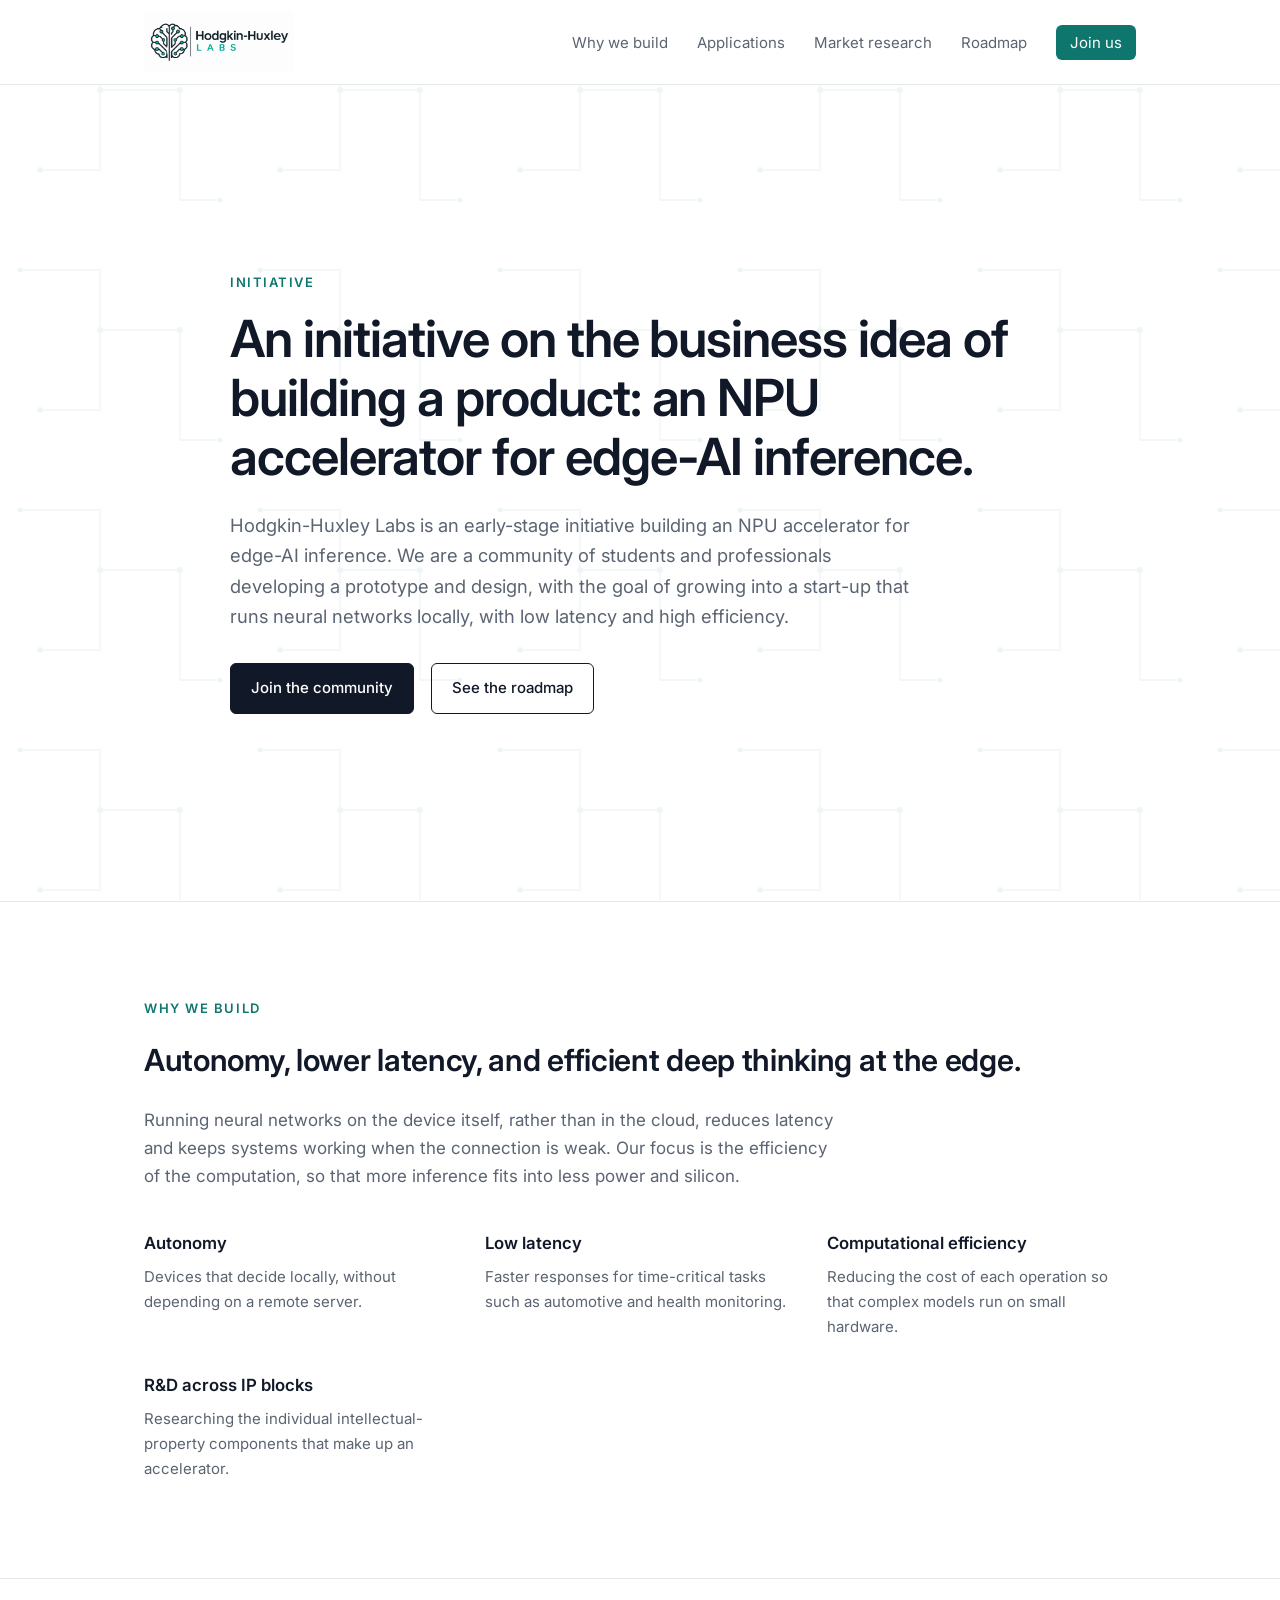
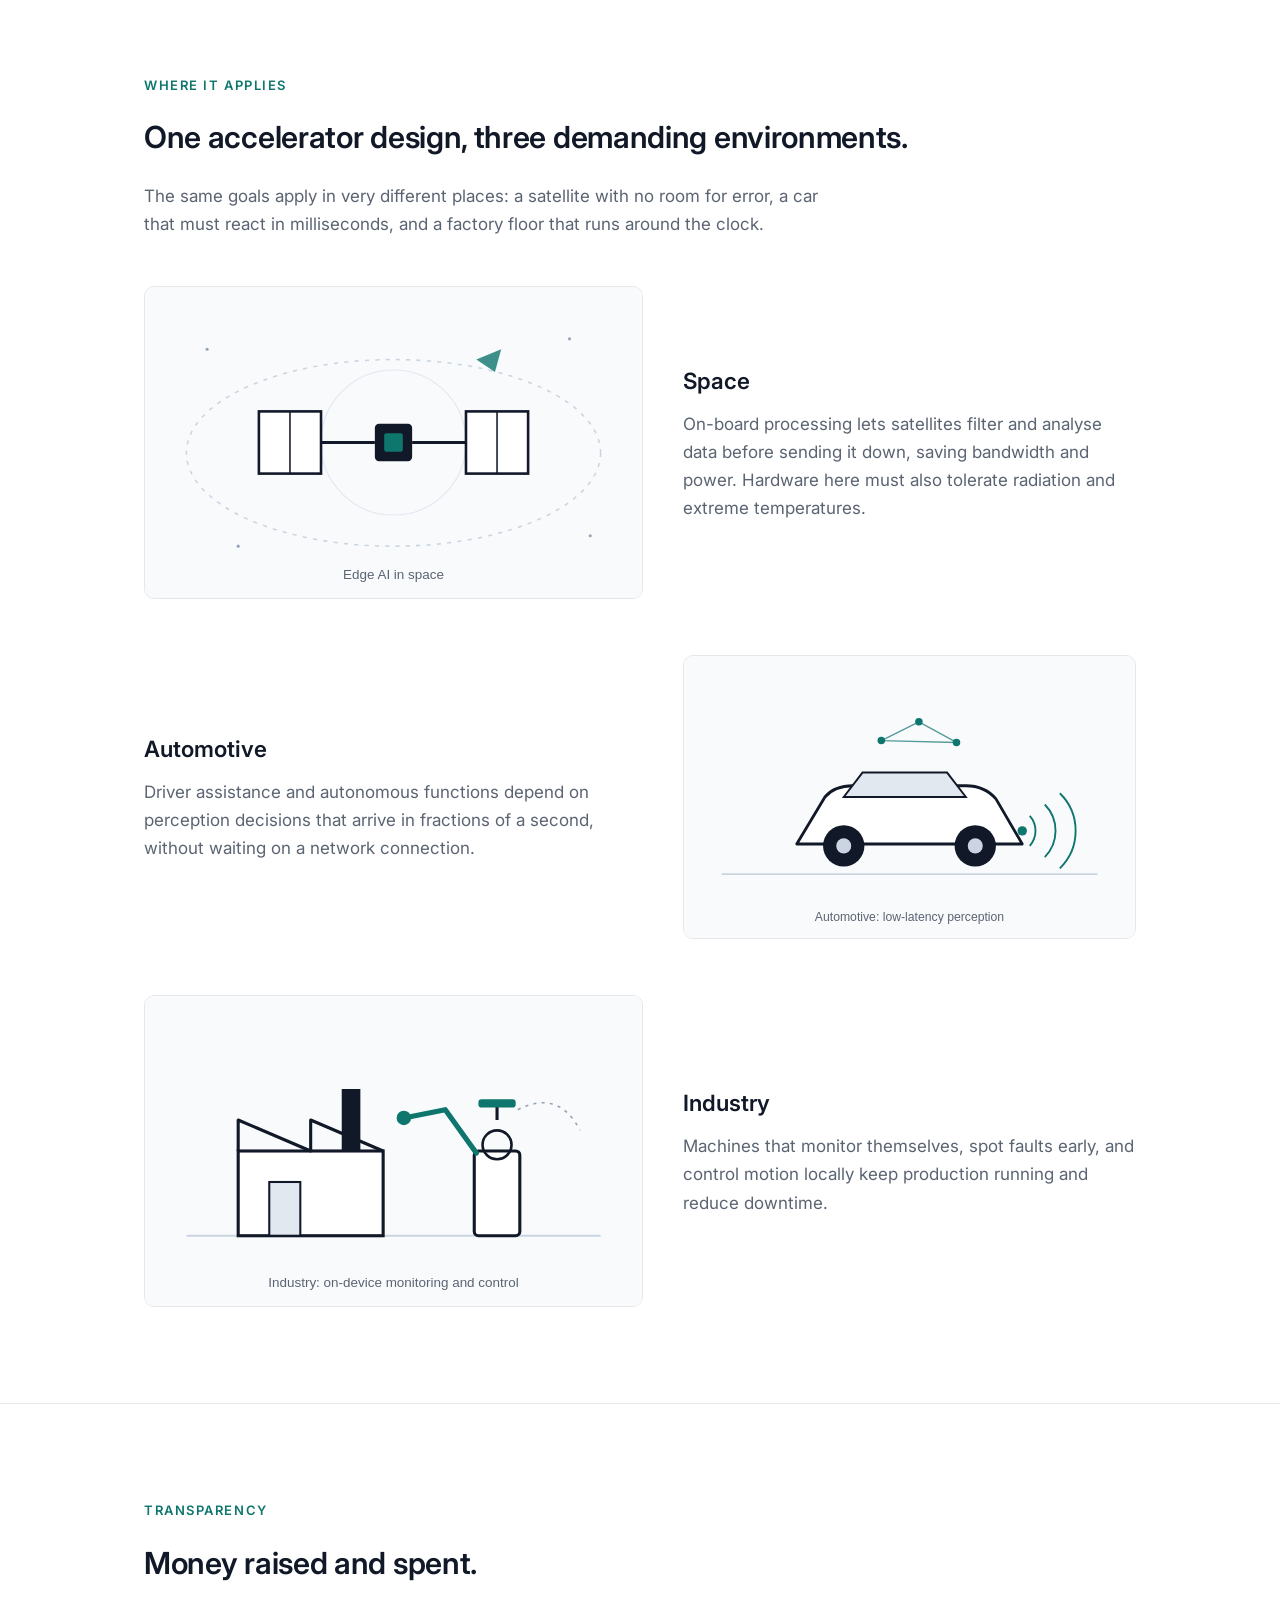
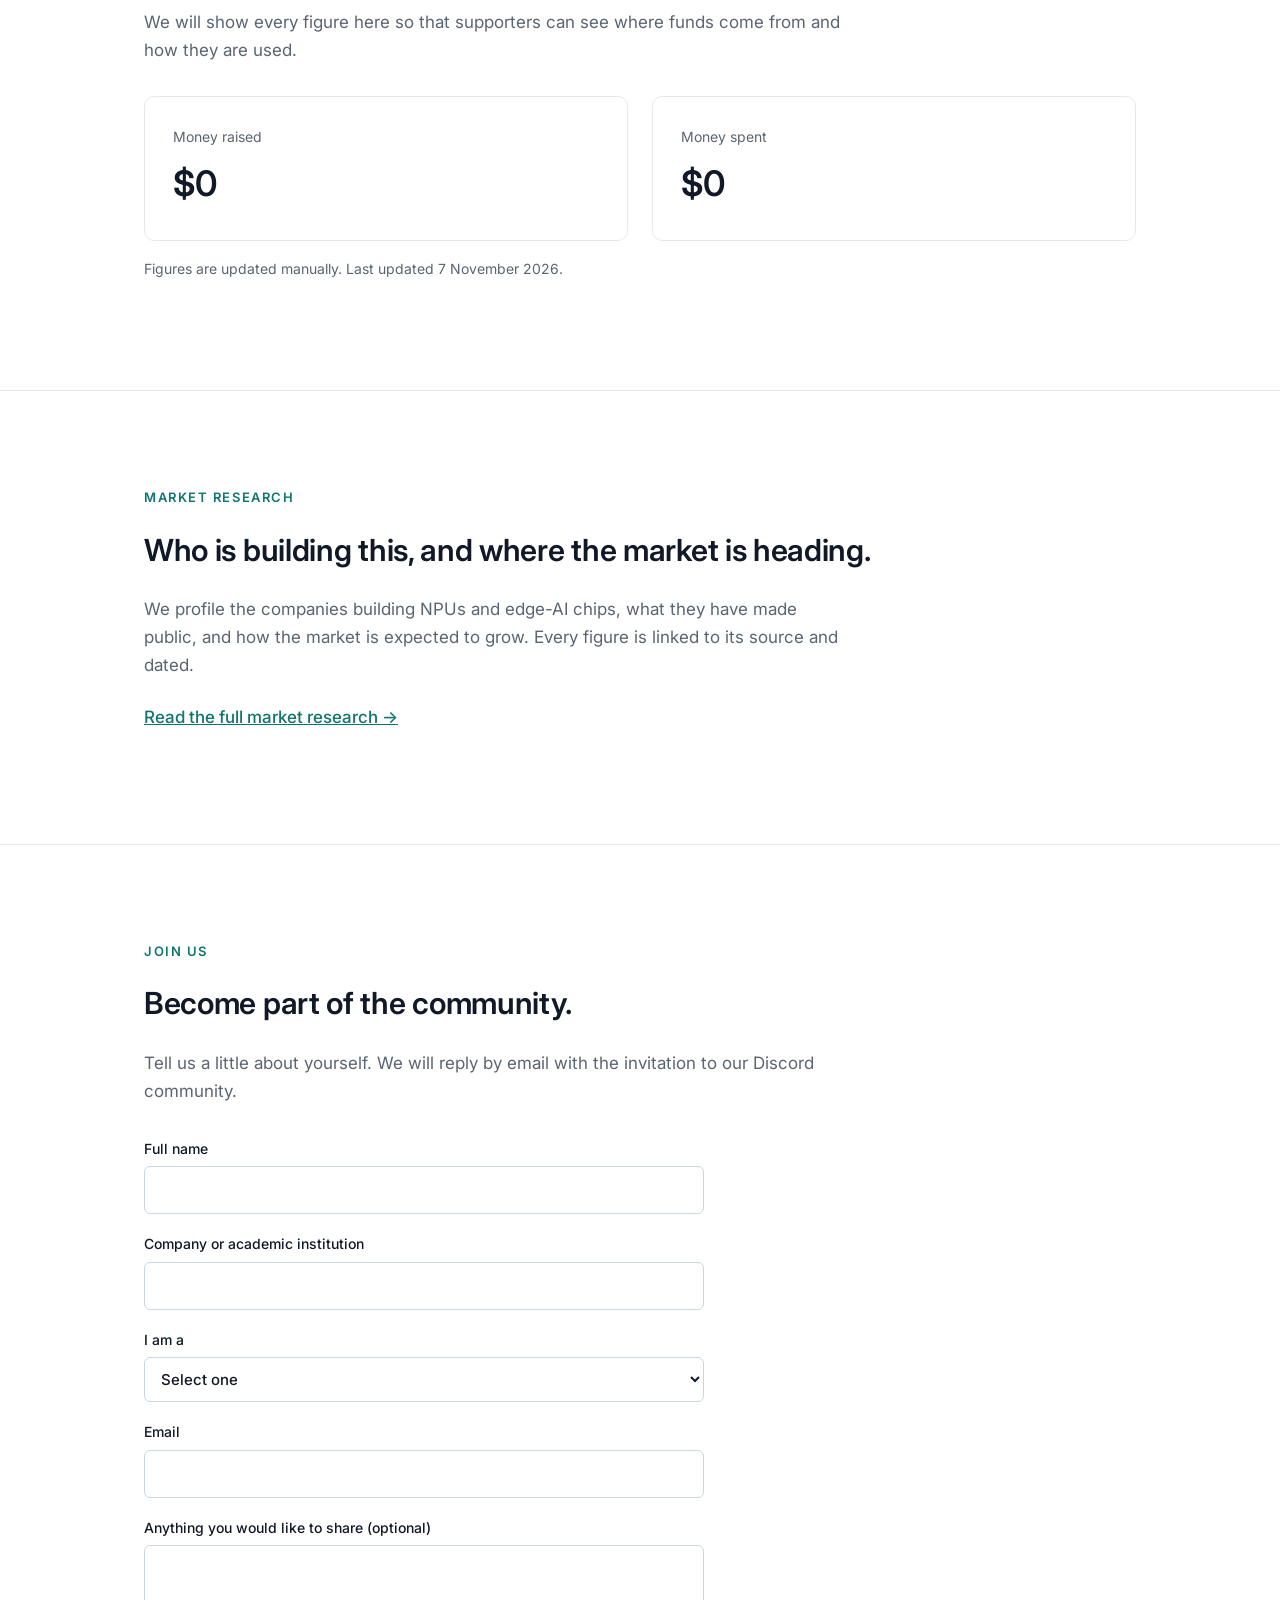
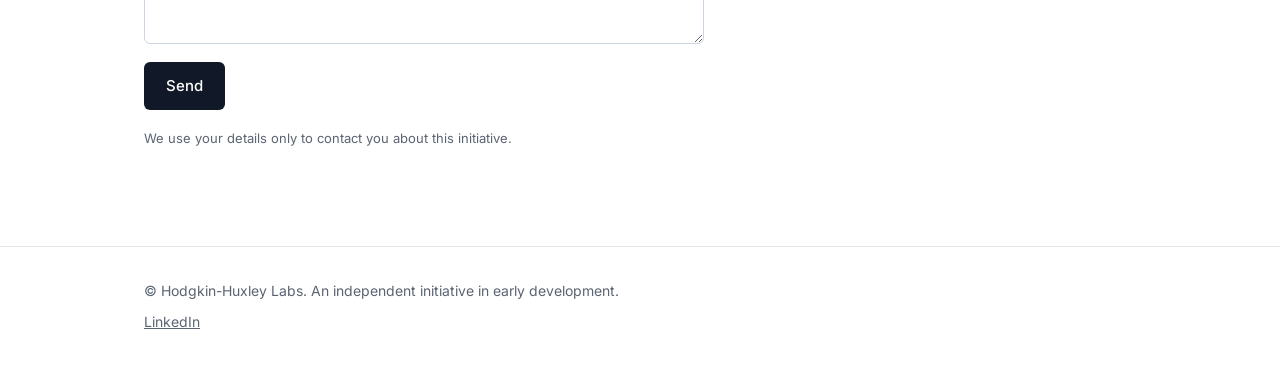
==== commit 9ff148bf: "Add market research page with company profiles and sourced figures Separate market-research.html pag" ====
--- a/index.html
+++ b/index.html
@@ -23,6 +23,7 @@
       <nav>
         <a href="#why">Why we build</a>
         <a href="#applications">Applications</a>
+        <a href="market-research.html">Market research</a>
         <a href="roadmap.html">Roadmap</a>
         <a href="#join" class="cta">Join us</a>
       </nav>
@@ -127,10 +128,8 @@
       <div class="wrap">
         <div class="eyebrow">Market research</div>
         <h2>Who is building this, and where the market is heading.</h2>
-        <p>Phase one of our plan covers market research on the pioneers in NPU and edge-AI hardware, and a state-of-the-art analysis of current accelerator designs. Both will be published with references to each source and updated on a regular schedule.</p>
-        <div class="pending">
-          <strong>Status:</strong> research in progress. No market figures are published until each one is cited to a public source. See the <a href="roadmap.html">roadmap</a> for the full plan.
-        </div>
+        <p>We profile the companies building NPUs and edge-AI chips, what they have made public, and how the market is expected to grow. Every figure is linked to its source and dated.</p>
+        <p style="margin-top:24px;"><a href="market-research.html" style="color:var(--accent); font-weight:500;">Read the full market research &rarr;</a></p>
       </div>
     </section>
 
@@ -140,7 +139,7 @@
         <h2>Become part of the community.</h2>
         <p>Tell us a little about yourself. We will reply by email with the invitation to our Discord community.</p>
 
-        <form class="join" action="https://formspree.io/f/REPLACE_WITH_FORM_ID" method="POST">
+        <form class="join" action="https://formspree.io/f/mwlljaka" method="POST">
           <input type="hidden" name="_subject" value="New join request: Hodgkin-Huxley Labs">
           <input type="hidden" name="_next" value="https://vionfi.github.io/hodgkin-huxley-labs/?joined=1#join">
 
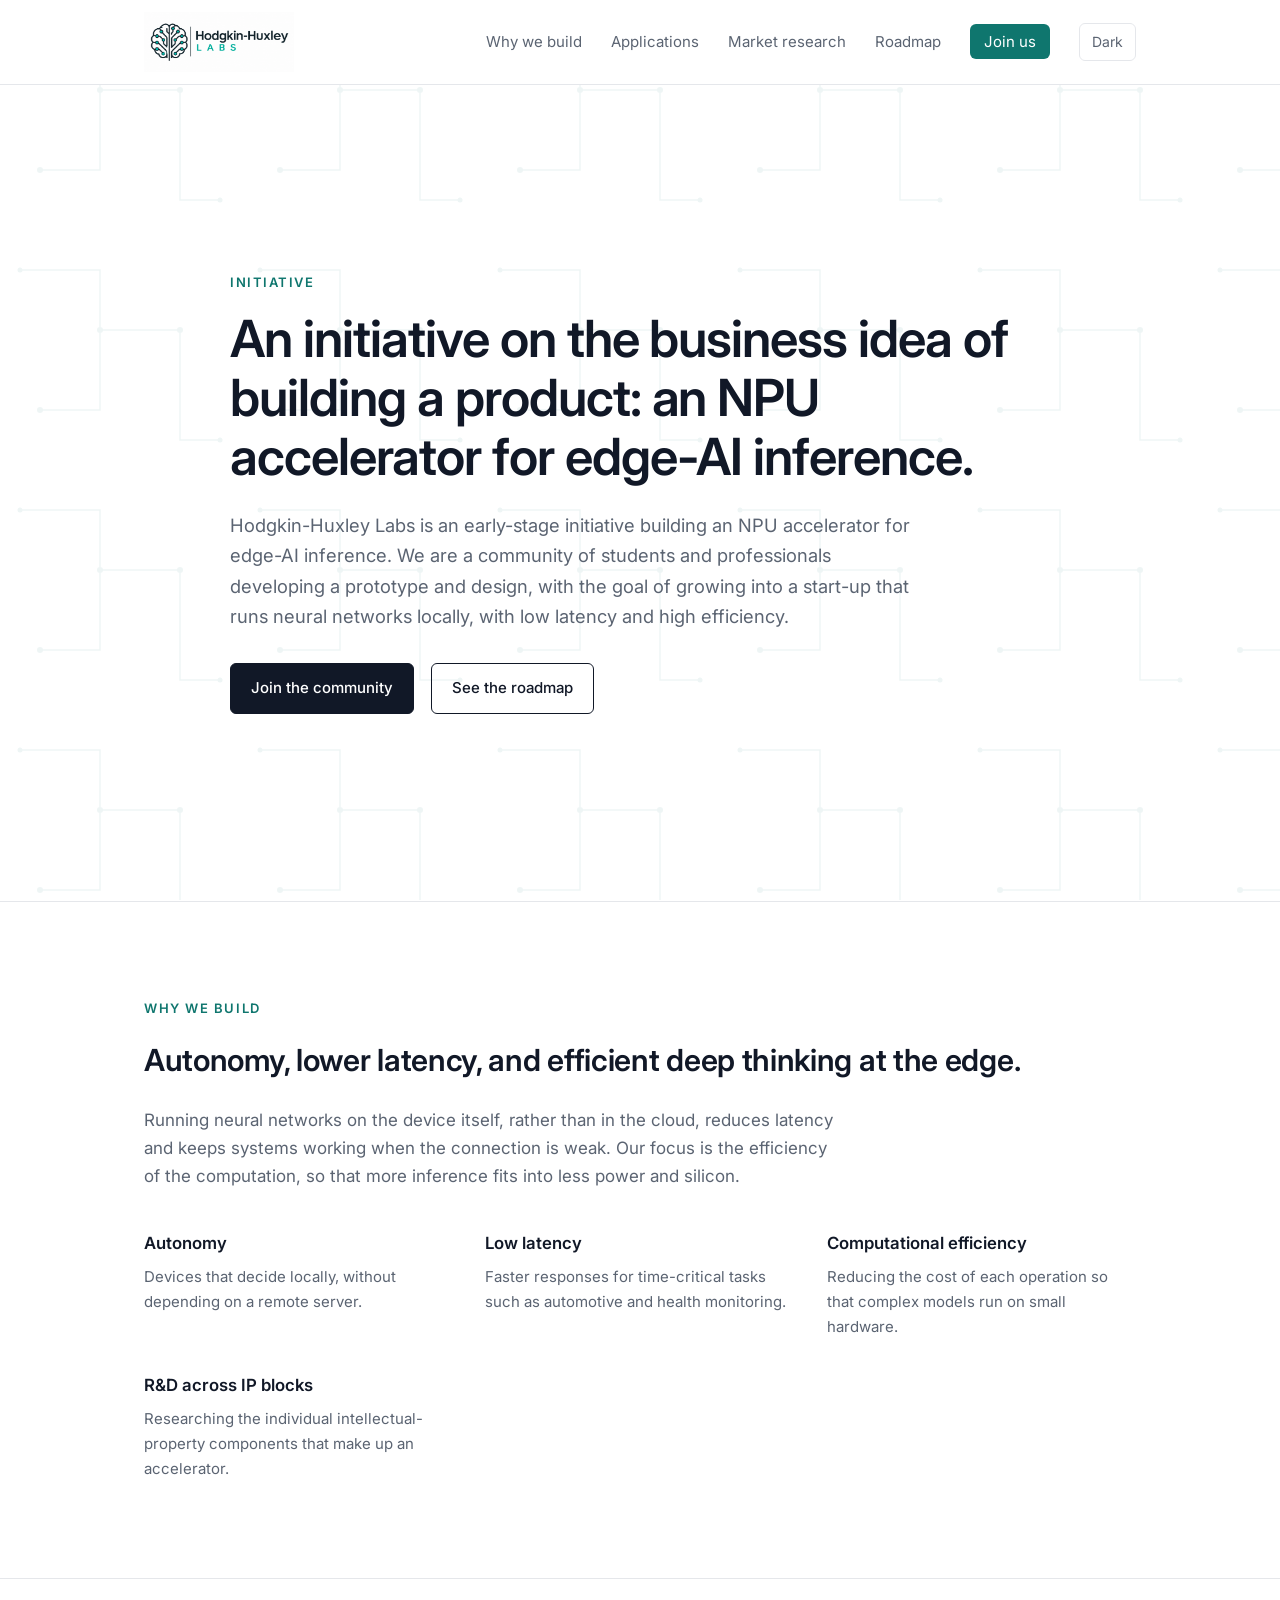
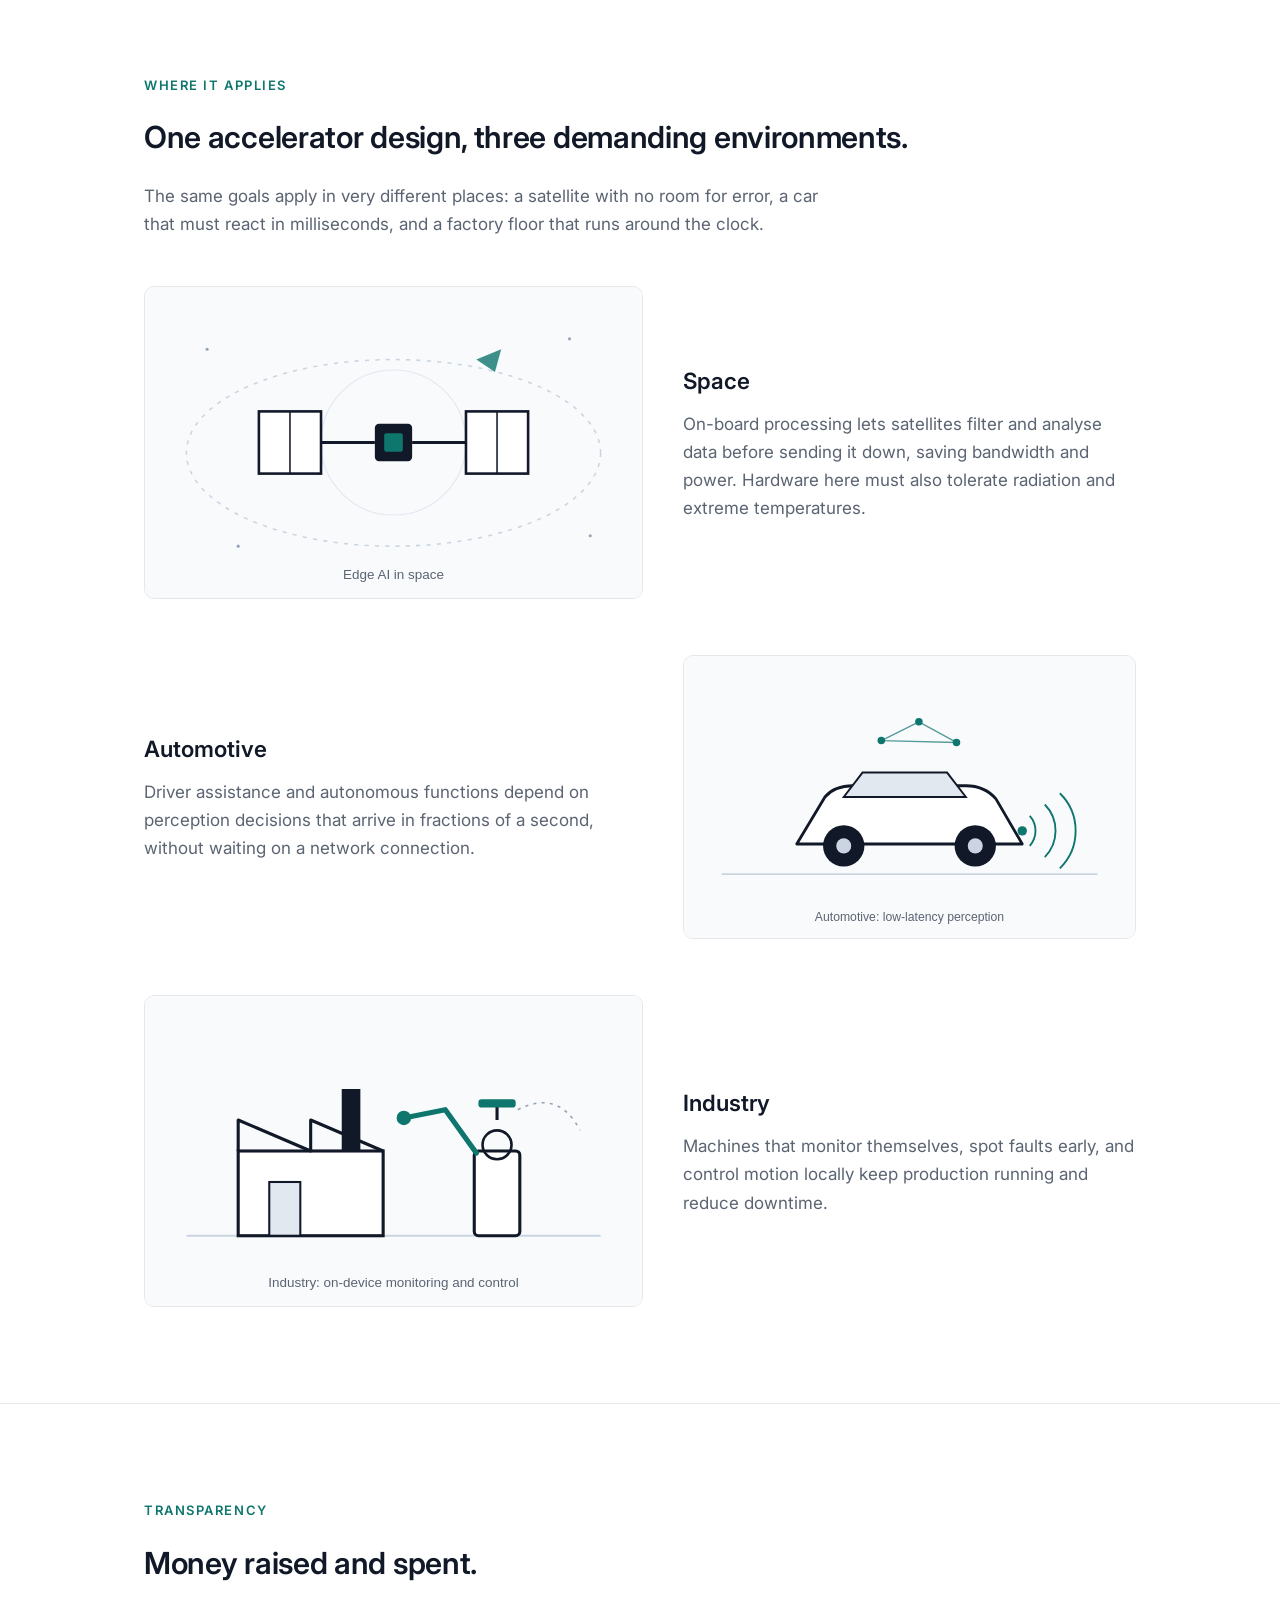
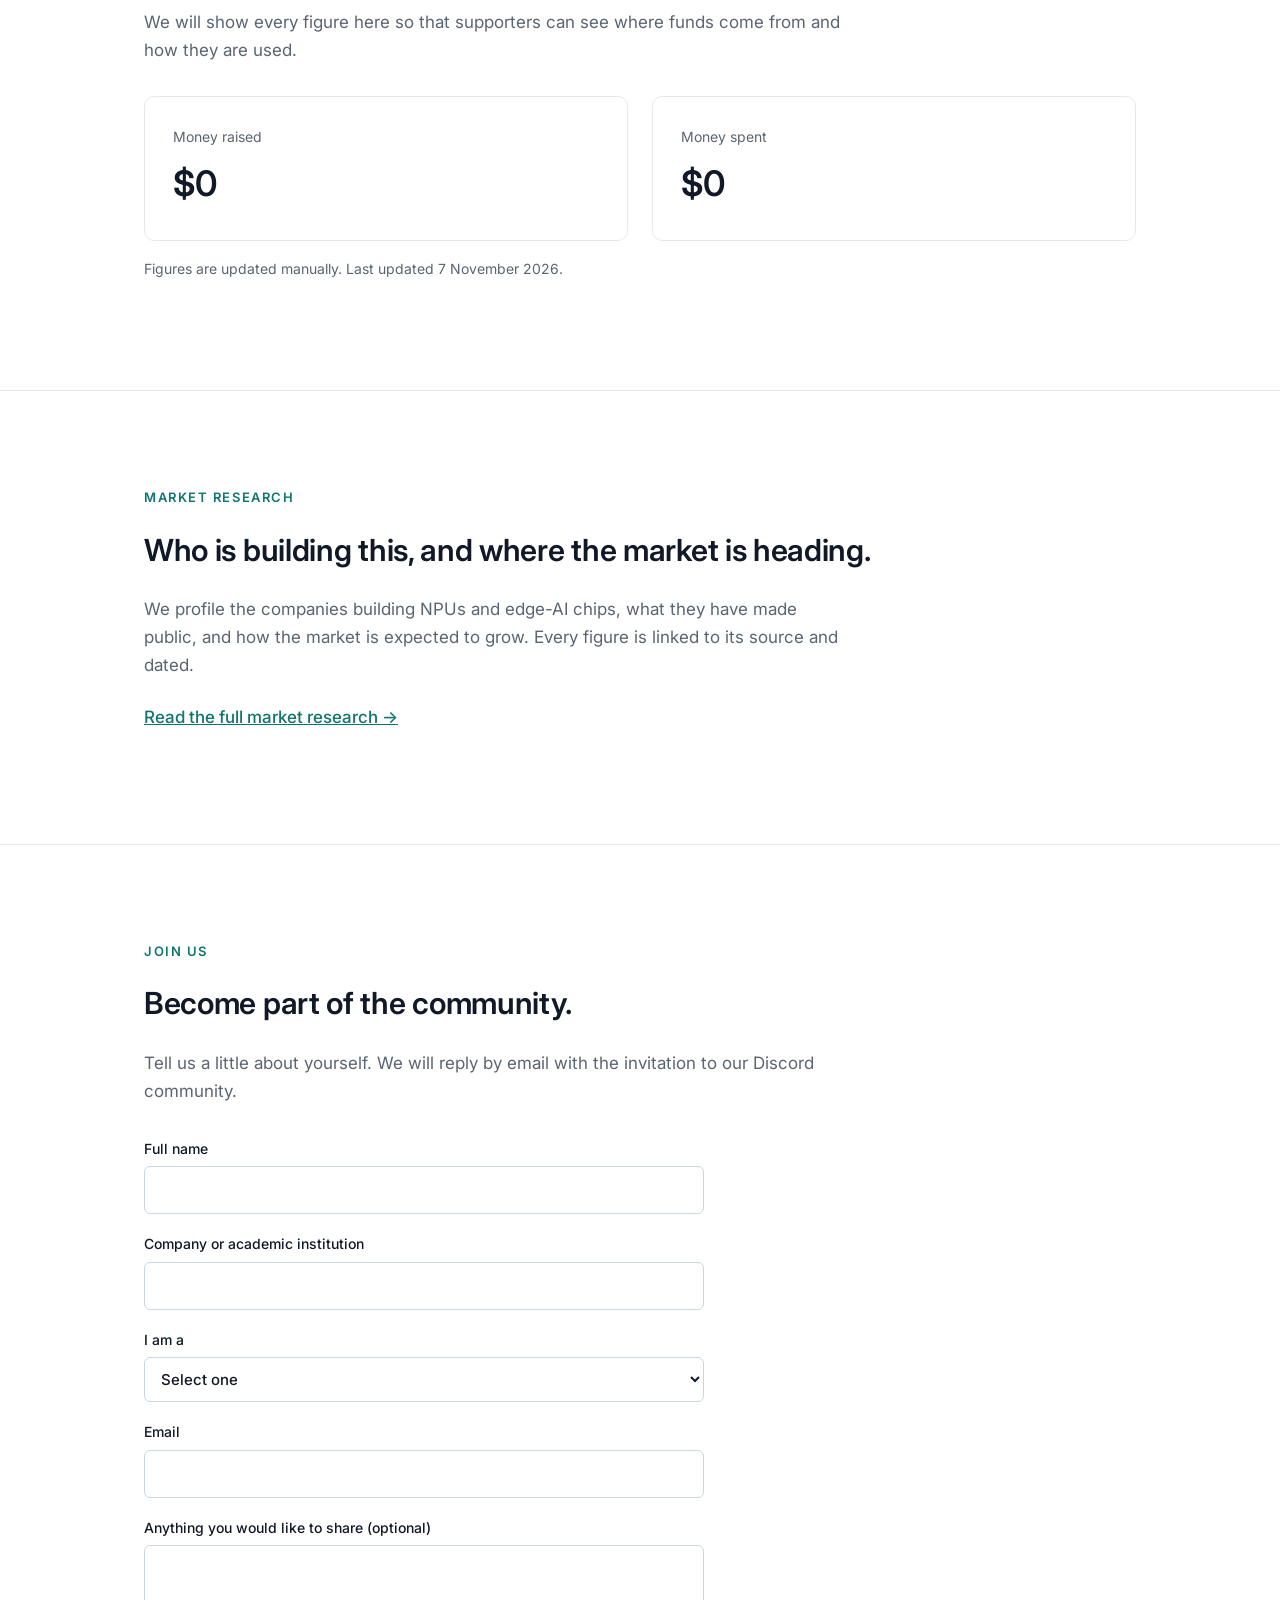
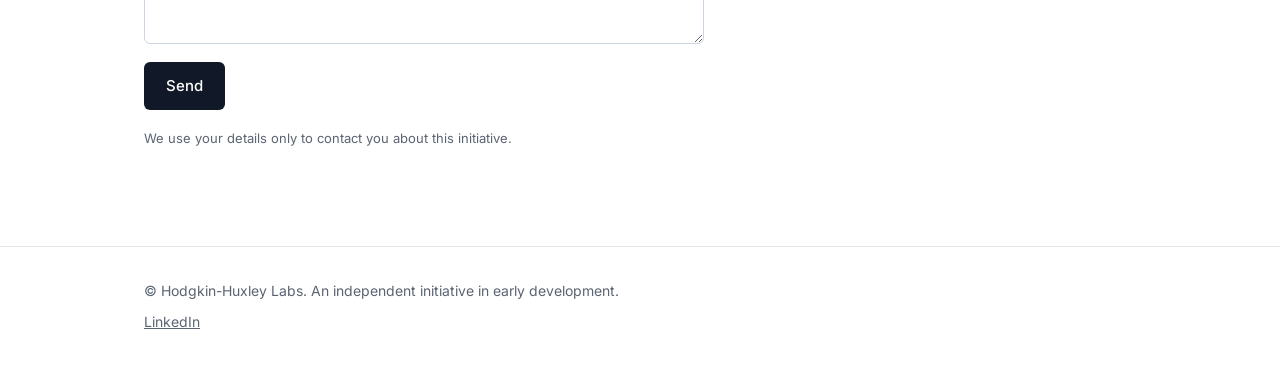
==== commit cae1481e: "Add light and dark theme to all pages Shared theme rules live in styles.css. Each page follows the d" ====
--- a/index.html
+++ b/index.html
@@ -9,6 +9,15 @@
   <link rel="preconnect" href="https://fonts.googleapis.com">
   <link rel="preconnect" href="https://fonts.gstatic.com" crossorigin>
   <link href="https://fonts.googleapis.com/css2?family=Inter:wght@400;500;600&display=swap" rel="stylesheet">
+  <script>
+    // Apply saved or device theme before first paint (avoids a flash)
+    (function () {
+      var saved = null;
+      try { saved = localStorage.getItem('hh-theme'); } catch (e) {}
+      var t = saved || (window.matchMedia && matchMedia('(prefers-color-scheme: dark)').matches ? 'dark' : 'light');
+      document.documentElement.setAttribute('data-theme', t);
+    })();
+  </script>
   <link rel="stylesheet" href="styles.css">
 </head>
 <body>
@@ -26,6 +35,7 @@
         <a href="market-research.html">Market research</a>
         <a href="roadmap.html">Roadmap</a>
         <a href="#join" class="cta">Join us</a>
+        <button type="button" class="theme-toggle" id="theme-toggle" aria-label="Switch between light and dark mode">Dark</button>
       </nav>
     </div>
   </header>
@@ -204,5 +214,19 @@
     }
   </script>
 
+  <script>
+    (function () {
+      var b = document.getElementById('theme-toggle');
+      function sync() { b.textContent = document.documentElement.getAttribute('data-theme') === 'dark' ? 'Light' : 'Dark'; }
+      sync();
+      b.addEventListener('click', function () {
+        var n = document.documentElement.getAttribute('data-theme') === 'dark' ? 'light' : 'dark';
+        document.documentElement.setAttribute('data-theme', n);
+        try { localStorage.setItem('hh-theme', n); } catch (e) {}
+        sync();
+      });
+    })();
+  </script>
+
 </body>
 </html>
--- a/styles.css
+++ b/styles.css
@@ -5,7 +5,49 @@
   --bg: #ffffff;
   --rule: #e5e7eb;
   --max: 1040px;
-}
+  --s1: #0f766e;
+  --s2: #334155;
+}
+
+/* ---- Theme (light is default; dark follows the device or the saved choice) ---- */
+[data-theme="dark"] {
+  --ink: #e5e7eb;
+  --muted: #9ca3af;
+  --accent: #2dd4bf;
+  --bg: #0b1120;
+  --rule: #1f2937;
+  --s1: #2dd4bf;
+  --s2: #cbd5e1;
+  color-scheme: dark;
+}
+
+[data-theme="dark"] header.site { background: rgba(11, 17, 32, 0.95); }
+[data-theme="dark"] .brand img { background: #ffffff; border-radius: 8px; padding: 4px 8px; }
+[data-theme="dark"] nav a.cta { color: #0b1120; }
+[data-theme="dark"] .hero .actions a.primary { color: var(--bg); }
+[data-theme="dark"] form.join button { color: var(--bg); }
+[data-theme="dark"] form.join input,
+[data-theme="dark"] form.join select,
+[data-theme="dark"] form.join textarea { background: #111827; border-color: #374151; }
+[data-theme="dark"] .pending { border-color: #374151; }
+[data-theme="dark"] .phase .status { background: rgba(45, 212, 191, 0.12); }
+[data-theme="dark"] .phase.planned .status { background: #1f2937; color: var(--muted); }
+[data-theme="dark"] .bar-track { background: #1f2937; }
+[data-theme="dark"] .tag, [data-theme="dark"] .pill-list li { background: #111827; }
+[data-theme="dark"] table.dom td.n { color: #374151; }
+
+.theme-toggle {
+  font: inherit;
+  font-size: 14px;
+  color: var(--muted);
+  background: none;
+  border: 1px solid var(--rule);
+  border-radius: 6px;
+  padding: 6px 12px;
+  margin-left: 24px;
+  cursor: pointer;
+}
+.theme-toggle:hover { color: var(--ink); }
 
 * { box-sizing: border-box; }
 
